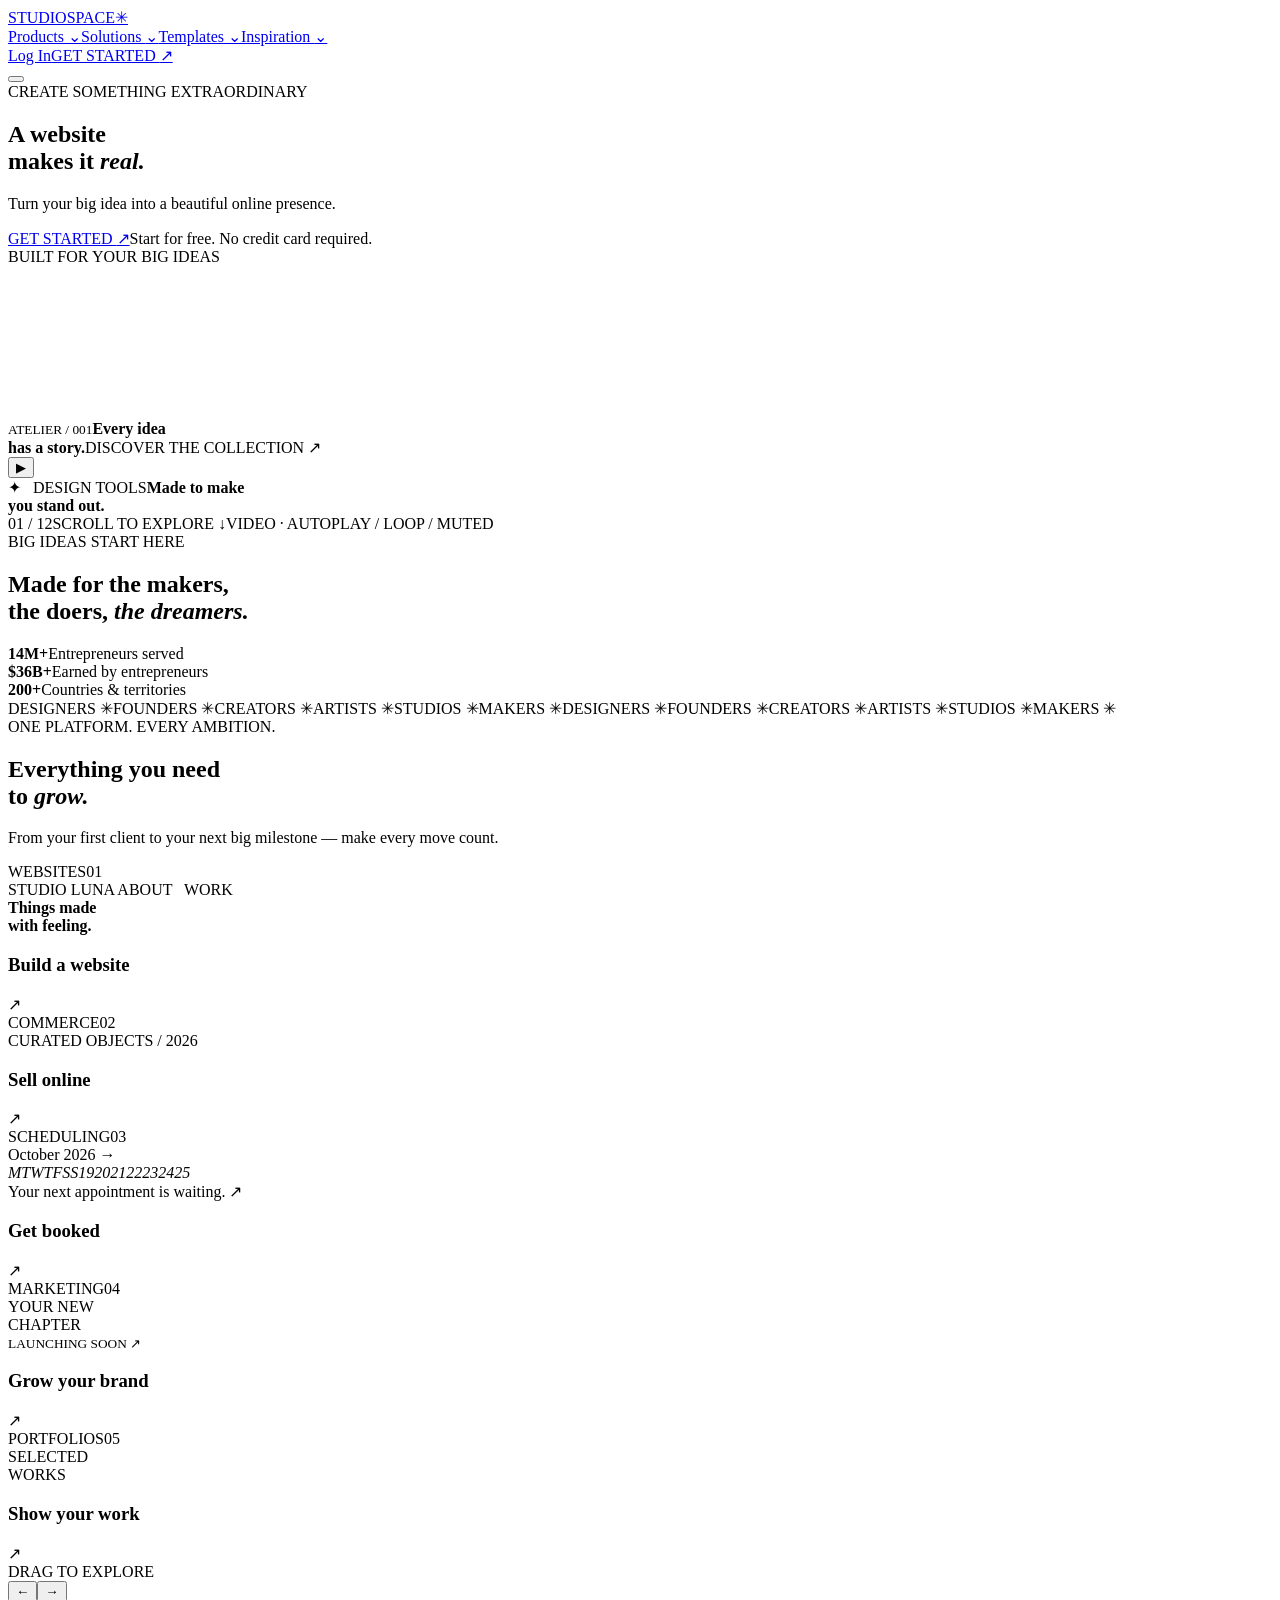
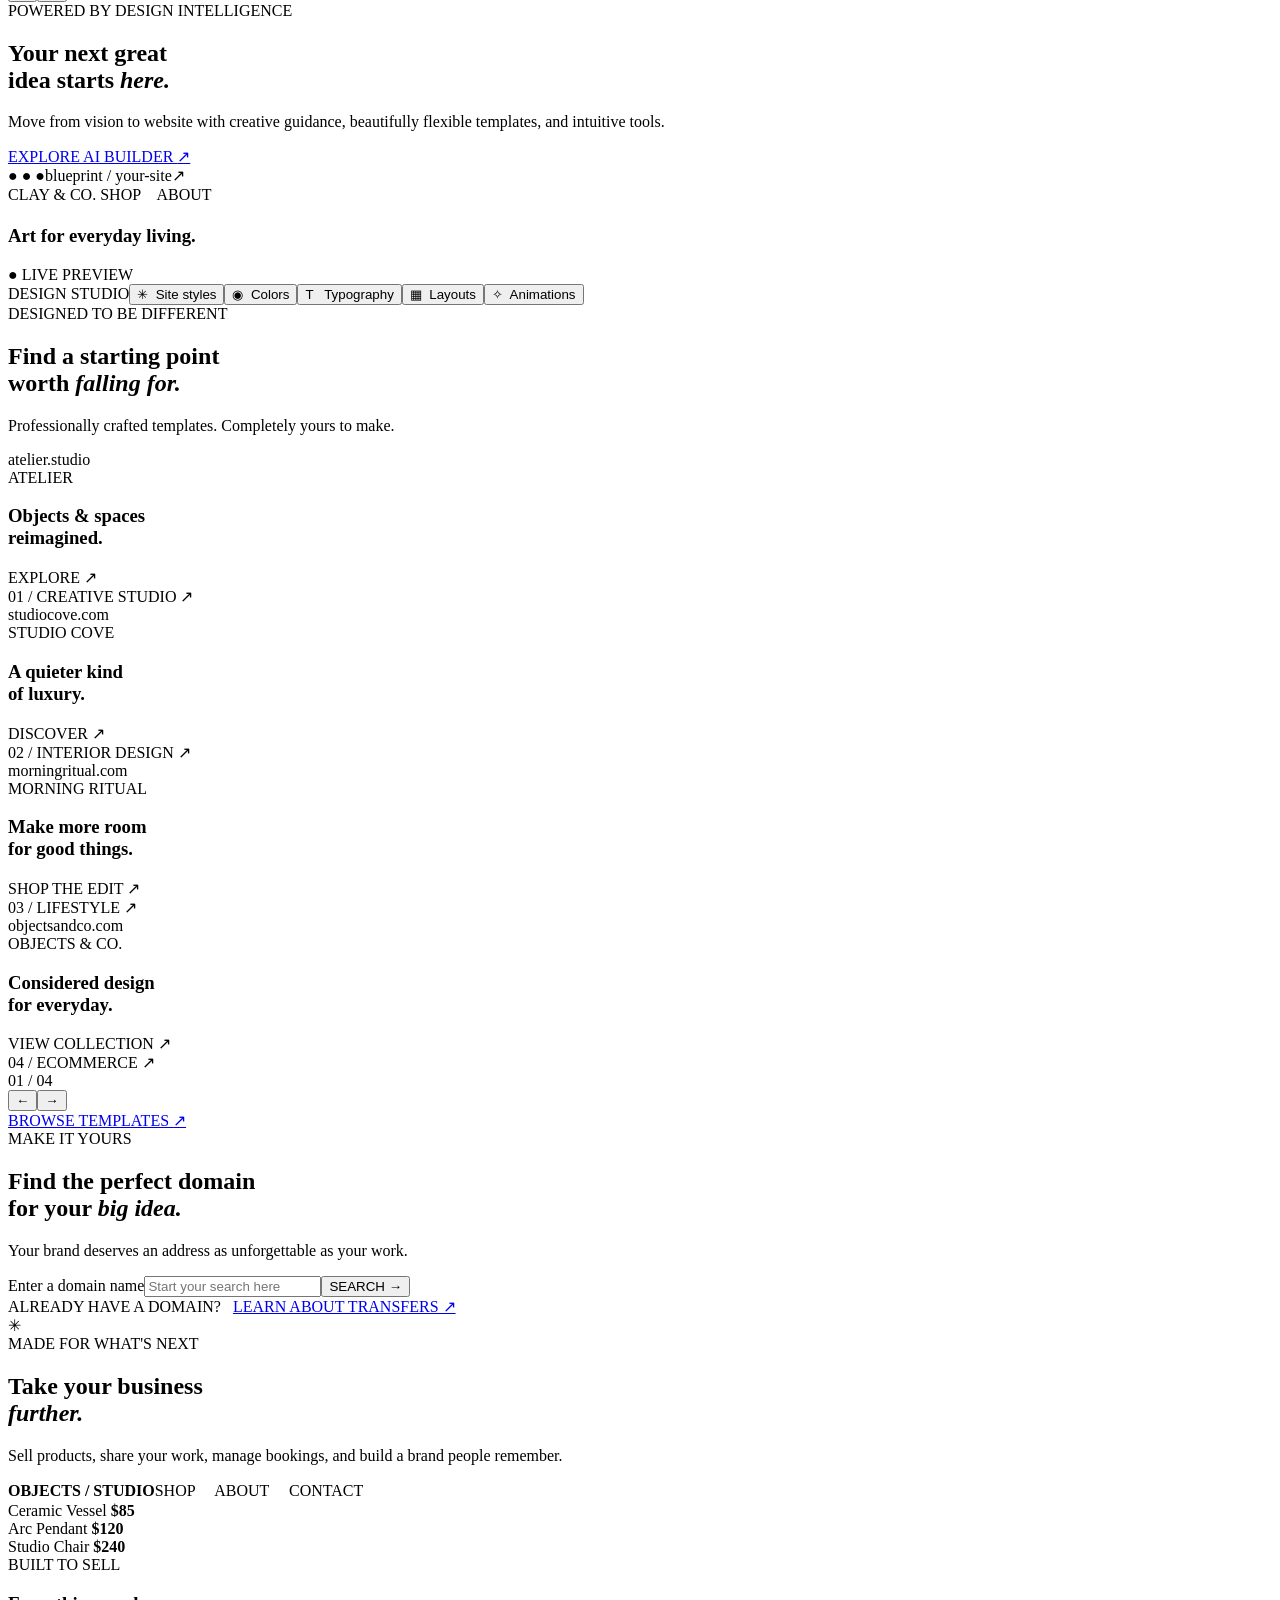
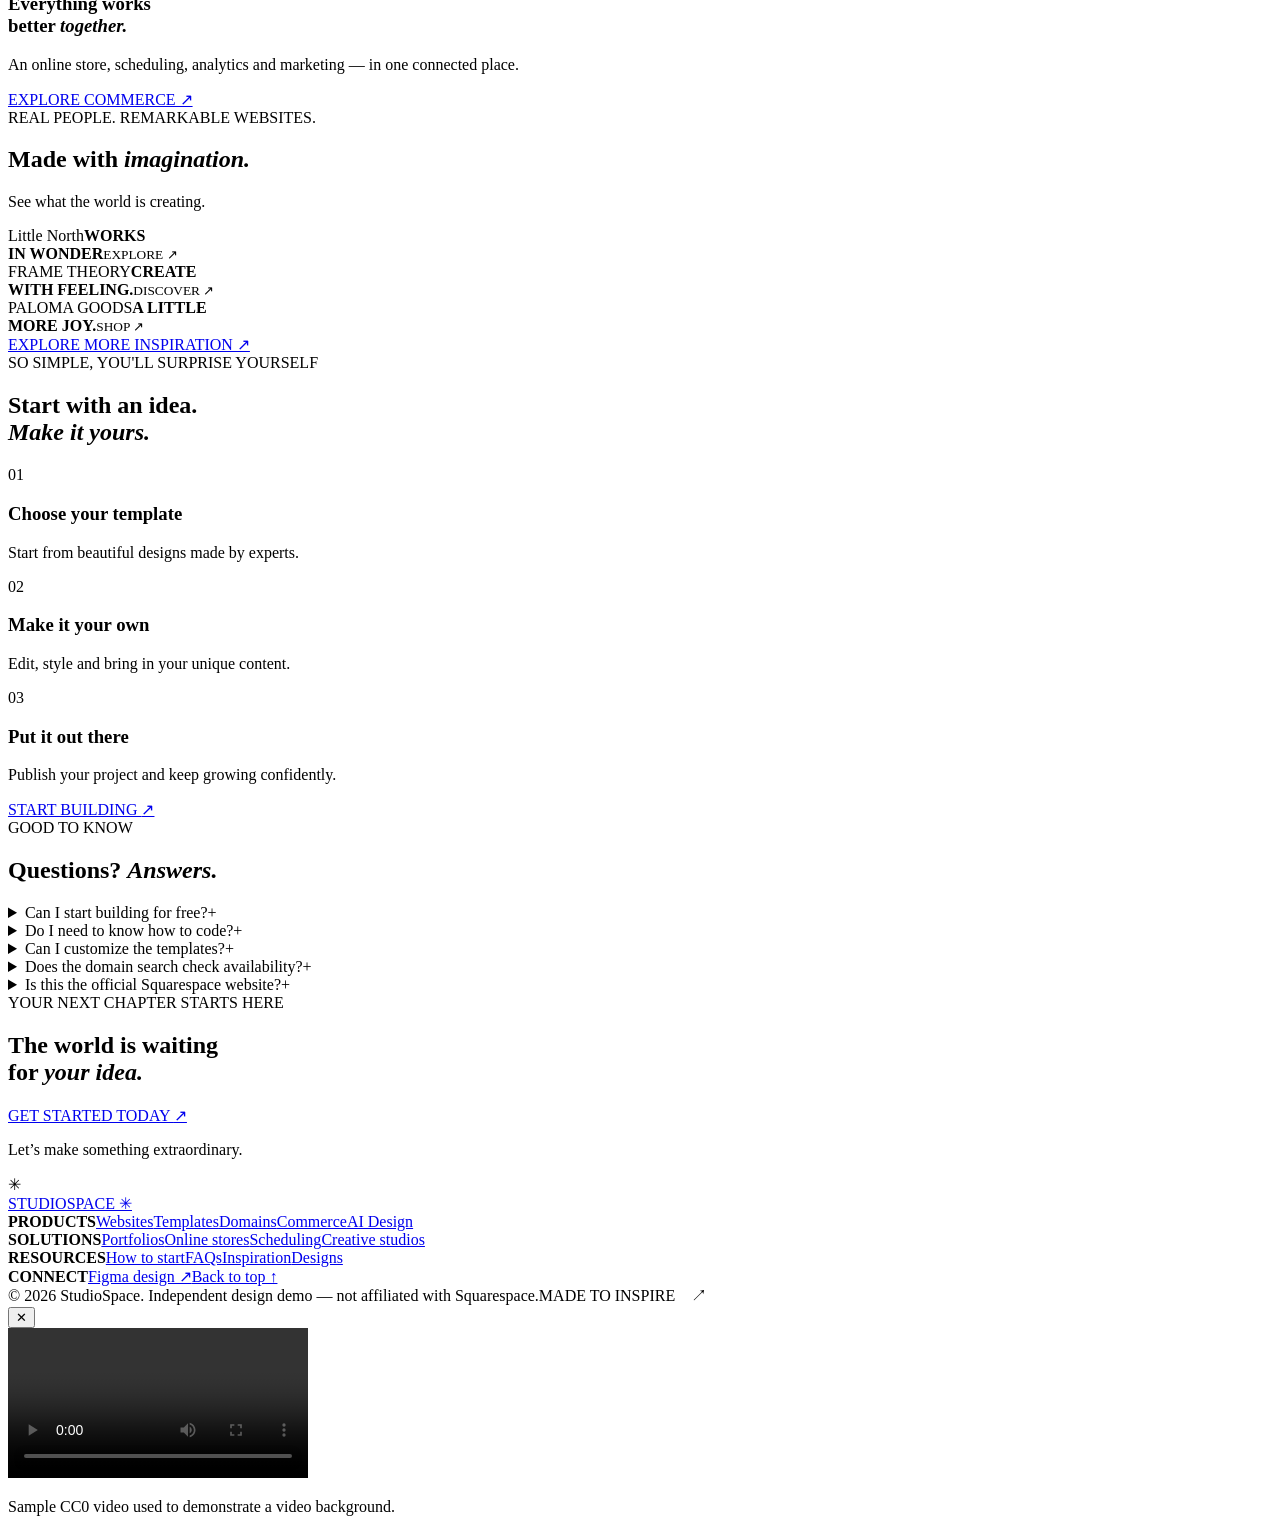
==== index.html @ 23f2763a "feat: add StudioSpace landing page markup" ====
<!DOCTYPE html>
<html lang="en">
<head>
<meta charset="UTF-8" />
<meta name="viewport" content="width=device-width, initial-scale=1.0" />
<meta name="theme-color" content="#241c27" />
<meta name="description" content="An immersive, animated landing page inspired by contemporary creative website builders." />
<title>StudioSpace — Make it real</title>
<link rel="preconnect" href="https://fonts.googleapis.com" />
<link rel="preconnect" href="https://fonts.gstatic.com" crossorigin />
<link href="https://fonts.googleapis.com/css2?family=DM+Sans:wght@400;500;600;700&family=Manrope:wght@400;500;600;700;800&display=swap" rel="stylesheet" />
<link rel="stylesheet" href="styles.css" />
<script src="script.js" defer></script>
</head>
<body>
<div class="progress" aria-hidden="true"></div>
<header class="navbar" id="top">
 <a class="brand" href="#top" aria-label="StudioSpace homepage">STUDIOSPACE<span class="brand-icon">✳</span></a>
 <nav class="navlinks" aria-label="Main navigation"><a href="#solutions">Products <span>⌄</span></a><a href="#ai">Solutions <span>⌄</span></a><a href="#templates">Templates <span>⌄</span></a><a href="#inspiration">Inspiration <span>⌄</span></a></nav>
 <div class="nav-actions"><a class="signin" href="#faq">Log In</a><a class="button button-light button-nav" href="#domain">GET STARTED <span>↗</span></a></div>
 <button class="menu-toggle" aria-label="Open menu" aria-expanded="false"><span></span><span></span></button>
</header>
<main>
<section class="hero dark" aria-labelledby="hero-title">
 <div class="hero-noise" aria-hidden="true"></div>
 <div class="hero-copy"><span class="chip chip-lavender reveal">CREATE SOMETHING EXTRAORDINARY</span><h1 id="hero-title" class="reveal">A website<br />makes it <em>real.</em></h1><p class="reveal">Turn your big idea into a beautiful online presence.</p><div class="hero-ctas reveal"><a href="#templates" class="button button-light">GET STARTED <span>↗</span></a><span>Start for free. No credit card required.</span></div></div>
 <div class="hero-visual reveal" data-parallax="0.08">
   <div class="floating-label"><span class="live-dot"></span> BUILT FOR YOUR BIG IDEAS</div>
   <div class="hero-video-frame"><video class="hero-video" autoplay muted loop playsinline preload="metadata" poster=""><source src="https://interactive-examples.mdn.mozilla.net/media/cc0-videos/flower.mp4" type="video/mp4" /></video><div class="video-gradient"></div><div class="video-content"><small>ATELIER / 001</small><strong>Every idea<br>has a story.</strong><span>DISCOVER THE COLLECTION ↗</span></div><button class="video-play" type="button" aria-label="Open video preview">▶</button></div>
   <div class="floating-card"><span>✦ &nbsp; DESIGN TOOLS</span><strong>Made to make<br />you stand out.</strong><div class="fake-colors"><i></i><i></i><i></i><i></i></div></div>
 </div>
 <div class="hero-bottom"><span>01 / 12</span><span>SCROLL TO EXPLORE <b>↓</b></span><span class="sound-label">VIDEO · AUTOPLAY / LOOP / MUTED</span></div>
</section>
<section class="proof section-pad" aria-label="Our community"><div class="proof-top reveal"><span class="eyebrow">BIG IDEAS START HERE</span><h2>Made for the makers,<br />the doers, <em>the dreamers.</em></h2></div><div class="stats"><div class="stat reveal"><strong data-count="14" data-suffix="M+">14M+</strong><span>Entrepreneurs served</span></div><div class="stat reveal"><strong data-count="36" data-prefix="$" data-suffix="B+">$36B+</strong><span>Earned by entrepreneurs</span></div><div class="stat reveal"><strong data-count="200" data-suffix="+">200+</strong><span>Countries & territories</span></div></div><div class="ticker" aria-label="Creative industries"><div class="ticker-track" aria-hidden="true"><span>DESIGNERS ✳</span><span>FOUNDERS ✳</span><span>CREATORS ✳</span><span>ARTISTS ✳</span><span>STUDIOS ✳</span><span>MAKERS ✳</span><span>DESIGNERS ✳</span><span>FOUNDERS ✳</span><span>CREATORS ✳</span><span>ARTISTS ✳</span><span>STUDIOS ✳</span><span>MAKERS ✳</span></div></div></section>
<section class="solutions section-pad" id="solutions"><div class="section-top reveal"><div><span class="eyebrow">ONE PLATFORM. EVERY AMBITION.</span><h2>Everything you need<br />to <em>grow.</em></h2></div><p>From your first client to your next big milestone — make every move count.</p></div><div class="slider-wrap"><div class="card-track" id="solution-track" tabindex="0" aria-label="Scroll business solutions"><article class="solution-card card-one"><div class="card-cap"><span>WEBSITES</span><span>01</span></div><div class="solution-art art-website"><div class="art-browser"><div class="art-nav">STUDIO LUNA <span>ABOUT&nbsp;&nbsp; WORK</span></div><strong>Things made<br>with feeling.</strong><div class="art-orb"></div></div></div><div class="card-bottom"><h3>Build a website</h3><span>↗</span></div></article><article class="solution-card card-two"><div class="card-cap"><span>COMMERCE</span><span>02</span></div><div class="solution-art art-store"><div class="product product-vase"></div><div class="product product-ball"></div><div class="art-caption">CURATED OBJECTS / 2026</div></div><div class="card-bottom"><h3>Sell online</h3><span>↗</span></div></article><article class="solution-card card-three"><div class="card-cap"><span>SCHEDULING</span><span>03</span></div><div class="solution-art art-calendar"><div class="cal-inner"><div class="cal-title">October 2026 <span>→</span></div><div class="cal-grid"><i>M</i><i>T</i><i>W</i><i>T</i><i>F</i><i>S</i><i>S</i><i>19</i><i>20</i><i class="selected">21</i><i>22</i><i>23</i><i>24</i><i>25</i></div><div class="cal-confirm">Your next appointment is waiting. ↗</div></div></div><div class="card-bottom"><h3>Get booked</h3><span>↗</span></div></article><article class="solution-card card-four"><div class="card-cap"><span>MARKETING</span><span>04</span></div><div class="solution-art art-marketing"><span>YOUR NEW<br/>CHAPTER</span><div class="marketing-circle"></div><small>LAUNCHING SOON ↗</small></div><div class="card-bottom"><h3>Grow your brand</h3><span>↗</span></div></article><article class="solution-card card-five"><div class="card-cap"><span>PORTFOLIOS</span><span>05</span></div><div class="solution-art art-portfolio"><div class="portfolio-tile"></div><div class="portfolio-tile"></div><span>SELECTED<br>WORKS</span></div><div class="card-bottom"><h3>Show your work</h3><span>↗</span></div></article></div><div class="slider-bottom"><span>DRAG TO EXPLORE <span class="drag-line"></span></span><div class="slider-buttons"><button data-slider="solution-track" data-dir="-1" aria-label="Previous solution">←</button><button data-slider="solution-track" data-dir="1" aria-label="Next solution">→</button></div></div></div></section>
<section class="ai-section section-pad" id="ai"><div class="ai-copy reveal"><span class="eyebrow purple">POWERED BY DESIGN INTELLIGENCE</span><h2>Your next great<br />idea starts <em>here.</em></h2><p>Move from vision to website with creative guidance, beautifully flexible templates, and intuitive tools.</p><a href="#templates" class="button button-dark">EXPLORE AI BUILDER <span>↗</span></a></div><div class="ai-editor reveal"><div class="editor-toolbar"><span class="editor-dots">● ● ●</span><span>blueprint / your-site</span><span>↗</span></div><div class="editor-main"><div class="editor-canvas"><div class="preview-nav">CLAY & CO. <span>SHOP　ABOUT</span></div><h3>Art for everyday living.</h3><div class="preview-products"><div class="product product-vase"></div><div class="product product-ball"></div></div><span class="editor-preview-tag">● LIVE PREVIEW</span></div><aside class="editor-sidebar"><span>DESIGN STUDIO</span><button class="tool-item active">✳ &nbsp;Site styles</button><button class="tool-item">◉ &nbsp;Colors</button><button class="tool-item">T &nbsp; Typography</button><button class="tool-item">▦ &nbsp;Layouts</button><button class="tool-item">✧ &nbsp;Animations</button><div class="mini-swatches"><i></i><i></i><i></i></div></aside></div></div></section>
<section class="templates section-pad dark" id="templates"><div class="templates-intro reveal"><span class="eyebrow">DESIGNED TO BE DIFFERENT</span><h2>Find a starting point<br />worth <em>falling for.</em></h2><p>Professionally crafted templates. Completely yours to make.</p></div><div class="template-track" id="template-track" tabindex="0" aria-label="Scroll templates"><article class="template-card"><div class="template-browser"><i></i><i></i><i></i><span>atelier.studio</span></div><div class="template-content template-coral"><span>ATELIER</span><div class="template-photo coral-photo"><div class="vase"></div><div class="sun"></div></div><h3>Objects & spaces<br />reimagined.</h3><div class="thin-button">EXPLORE ↗</div></div><div class="template-caption">01 / CREATIVE STUDIO ↗</div></article><article class="template-card"><div class="template-browser"><i></i><i></i><i></i><span>studiocove.com</span></div><div class="template-content template-green"><span>STUDIO COVE</span><div class="template-photo green-photo"><div class="leaf leaf-one"></div><div class="leaf leaf-two"></div><div class="leaf leaf-three"></div></div><h3>A quieter kind<br />of luxury.</h3><div class="thin-button">DISCOVER ↗</div></div><div class="template-caption">02 / INTERIOR DESIGN ↗</div></article><article class="template-card"><div class="template-browser"><i></i><i></i><i></i><span>morningritual.com</span></div><div class="template-content template-lilac"><span>MORNING RITUAL</span><div class="template-photo lilac-photo"><div class="flower-center"></div><div class="flower-petal p1"></div><div class="flower-petal p2"></div><div class="flower-petal p3"></div><div class="flower-petal p4"></div></div><h3>Make more room<br />for good things.</h3><div class="thin-button">SHOP THE EDIT ↗</div></div><div class="template-caption">03 / LIFESTYLE ↗</div></article><article class="template-card"><div class="template-browser"><i></i><i></i><i></i><span>objectsandco.com</span></div><div class="template-content template-cream"><span>OBJECTS & CO.</span><div class="template-photo cream-photo"><div class="vase"></div></div><h3>Considered design<br />for everyday.</h3><div class="thin-button">VIEW COLLECTION ↗</div></div><div class="template-caption">04 / ECOMMERCE ↗</div></article></div><div class="slider-bottom template-controls"><span><span id="template-index">01</span> / 04 <span class="drag-line"></span></span><div class="slider-buttons"><button data-slider="template-track" data-dir="-1" aria-label="Previous template">←</button><button data-slider="template-track" data-dir="1" aria-label="Next template">→</button></div><a href="#inspiration" class="button button-light">BROWSE TEMPLATES <span>↗</span></a></div></section>
<section class="domain section-pad" id="domain"><span class="eyebrow reveal">MAKE IT YOURS</span><h2 class="reveal">Find the perfect domain<br />for your <em>big idea.</em></h2><p class="reveal">Your brand deserves an address as unforgettable as your work.</p><form class="domain-form" id="domain-form"><label class="sr-only" for="domain-input">Enter a domain name</label><input id="domain-input" type="text" placeholder="Start your search here" required autocomplete="off" maxlength="70" /><button class="button button-dark" type="submit">SEARCH <span>→</span></button></form><div class="domain-result" id="domain-result" role="status" aria-live="polite"></div><div class="domain-hint">ALREADY HAVE A DOMAIN? &nbsp; <a href="#faq">LEARN ABOUT TRANSFERS ↗</a></div><div class="domain-decoration" aria-hidden="true">✳</div></section>
<section class="commerce section-pad" id="commerce"><div class="section-top reveal"><div><span class="eyebrow">MADE FOR WHAT'S NEXT</span><h2>Take your business<br /><em>further.</em></h2></div><p>Sell products, share your work, manage bookings, and build a brand people remember.</p></div><div class="commerce-layout"><div class="storefront reveal"><div class="store-nav"><b>OBJECTS / STUDIO</b><span>SHOP　 ABOUT　 CONTACT</span></div><div class="store-products"><div class="store-product"><div class="store-img store-one"><div class="product product-vase"></div></div><span>Ceramic Vessel <b>$85</b></span></div><div class="store-product"><div class="store-img store-two"><div class="product product-ball"></div></div><span>Arc Pendant <b>$120</b></span></div><div class="store-product"><div class="store-img store-three"><div class="chair"></div></div><span>Studio Chair <b>$240</b></span></div></div></div><div class="commerce-cta reveal"><span class="eyebrow">BUILT TO SELL</span><h3>Everything works<br />better <em>together.</em></h3><p>An online store, scheduling, analytics and marketing — in one connected place.</p><a href="#how" class="text-link">EXPLORE COMMERCE ↗</a></div></div></section>
<section class="inspiration section-pad" id="inspiration"><span class="eyebrow reveal">REAL PEOPLE. REMARKABLE WEBSITES.</span><h2 class="reveal">Made with <em>imagination.</em></h2><p class="reveal">See what the world is creating.</p><div class="inspiration-grid"><article class="inspire-card inspire-one reveal"><span>Little North</span><strong>WORKS<br />IN WONDER</strong><small>EXPLORE ↗</small></article><article class="inspire-card inspire-two reveal"><span>FRAME THEORY</span><strong>CREATE<br />WITH FEELING.</strong><small>DISCOVER ↗</small></article><article class="inspire-card inspire-three reveal"><span>PALOMA GOODS</span><strong>A LITTLE<br />MORE JOY.</strong><small>SHOP ↗</small></article></div><a href="#templates" class="text-link dark-link">EXPLORE MORE INSPIRATION ↗</a></section>
<section class="how section-pad" id="how"><span class="eyebrow reveal">SO SIMPLE, YOU'LL SURPRISE YOURSELF</span><h2 class="reveal">Start with an idea.<br /><em>Make it yours.</em></h2><div class="steps"><article class="step reveal"><span>01</span><h3>Choose your template</h3><p>Start from beautiful designs made by experts.</p></article><article class="step reveal"><span>02</span><h3>Make it your own</h3><p>Edit, style and bring in your unique content.</p></article><article class="step reveal"><span>03</span><h3>Put it out there</h3><p>Publish your project and keep growing confidently.</p></article></div><a class="button button-dark" href="#templates">START BUILDING <span>↗</span></a></section>
<section class="faq section-pad" id="faq"><span class="eyebrow reveal">GOOD TO KNOW</span><h2 class="reveal">Questions? <em>Answers.</em></h2><div class="faq-list"><details><summary>Can I start building for free?<span>+</span></summary><p>Yes. This is a front-end demonstration of a creative website builder landing page. Explore the templates and interactions freely.</p></details><details><summary>Do I need to know how to code?<span>+</span></summary><p>Not to explore this design. The demo is built with plain HTML, CSS, and JavaScript, so developers can customize every part.</p></details><details><summary>Can I customize the templates?<span>+</span></summary><p>The visual templates and their colors are implemented with editable CSS components.</p></details><details><summary>Does the domain search check availability?<span>+</span></summary><p>No. The domain input is an interactive UI demo, not a registrar lookup. Connect a domain availability API to offer real results.</p></details><details><summary>Is this the official Squarespace website?<span>+</span></summary><p>No. This independent design exercise is inspired by modern website-builder homepages and is not affiliated with Squarespace.</p></details></div></section>
<section class="final-cta dark section-pad"><span class="eyebrow reveal">YOUR NEXT CHAPTER STARTS HERE</span><h2 class="reveal">The world is waiting<br />for <em>your idea.</em></h2><a href="#top" class="button button-light reveal">GET STARTED TODAY <span>↗</span></a><p>Let’s make something extraordinary.</p><div class="giant-asterisk" aria-hidden="true">✳</div></section>
</main>
<footer class="footer dark section-pad"><div class="footer-top"><a class="brand" href="#top">STUDIOSPACE ✳</a><div class="footer-columns"><div><strong>PRODUCTS</strong><a href="#solutions">Websites</a><a href="#templates">Templates</a><a href="#domain">Domains</a><a href="#commerce">Commerce</a><a href="#ai">AI Design</a></div><div><strong>SOLUTIONS</strong><a href="#inspiration">Portfolios</a><a href="#commerce">Online stores</a><a href="#solutions">Scheduling</a><a href="#ai">Creative studios</a></div><div><strong>RESOURCES</strong><a href="#how">How to start</a><a href="#faq">FAQs</a><a href="#inspiration">Inspiration</a><a href="#templates">Designs</a></div><div><strong>CONNECT</strong><a href="https://www.figma.com/design/5UBzjTrLWHkDQNiS8xXziH" target="_blank" rel="noopener noreferrer">Figma design ↗</a><a href="#top">Back to top ↑</a></div></div></div><div class="footer-bottom"><span>© 2026 StudioSpace. Independent design demo — not affiliated with Squarespace.</span><span>MADE TO INSPIRE　↗</span></div></footer>
<div class="video-modal" id="video-modal" role="dialog" aria-modal="true" aria-label="Video preview" aria-hidden="true"><button class="modal-close" aria-label="Close video">✕</button><div class="modal-inner"><video id="modal-video" controls playsinline loop><source src="https://interactive-examples.mdn.mozilla.net/media/cc0-videos/flower.mp4" type="video/mp4" /></video><p>Sample CC0 video used to demonstrate a video background.</p></div></div>
</body></html>
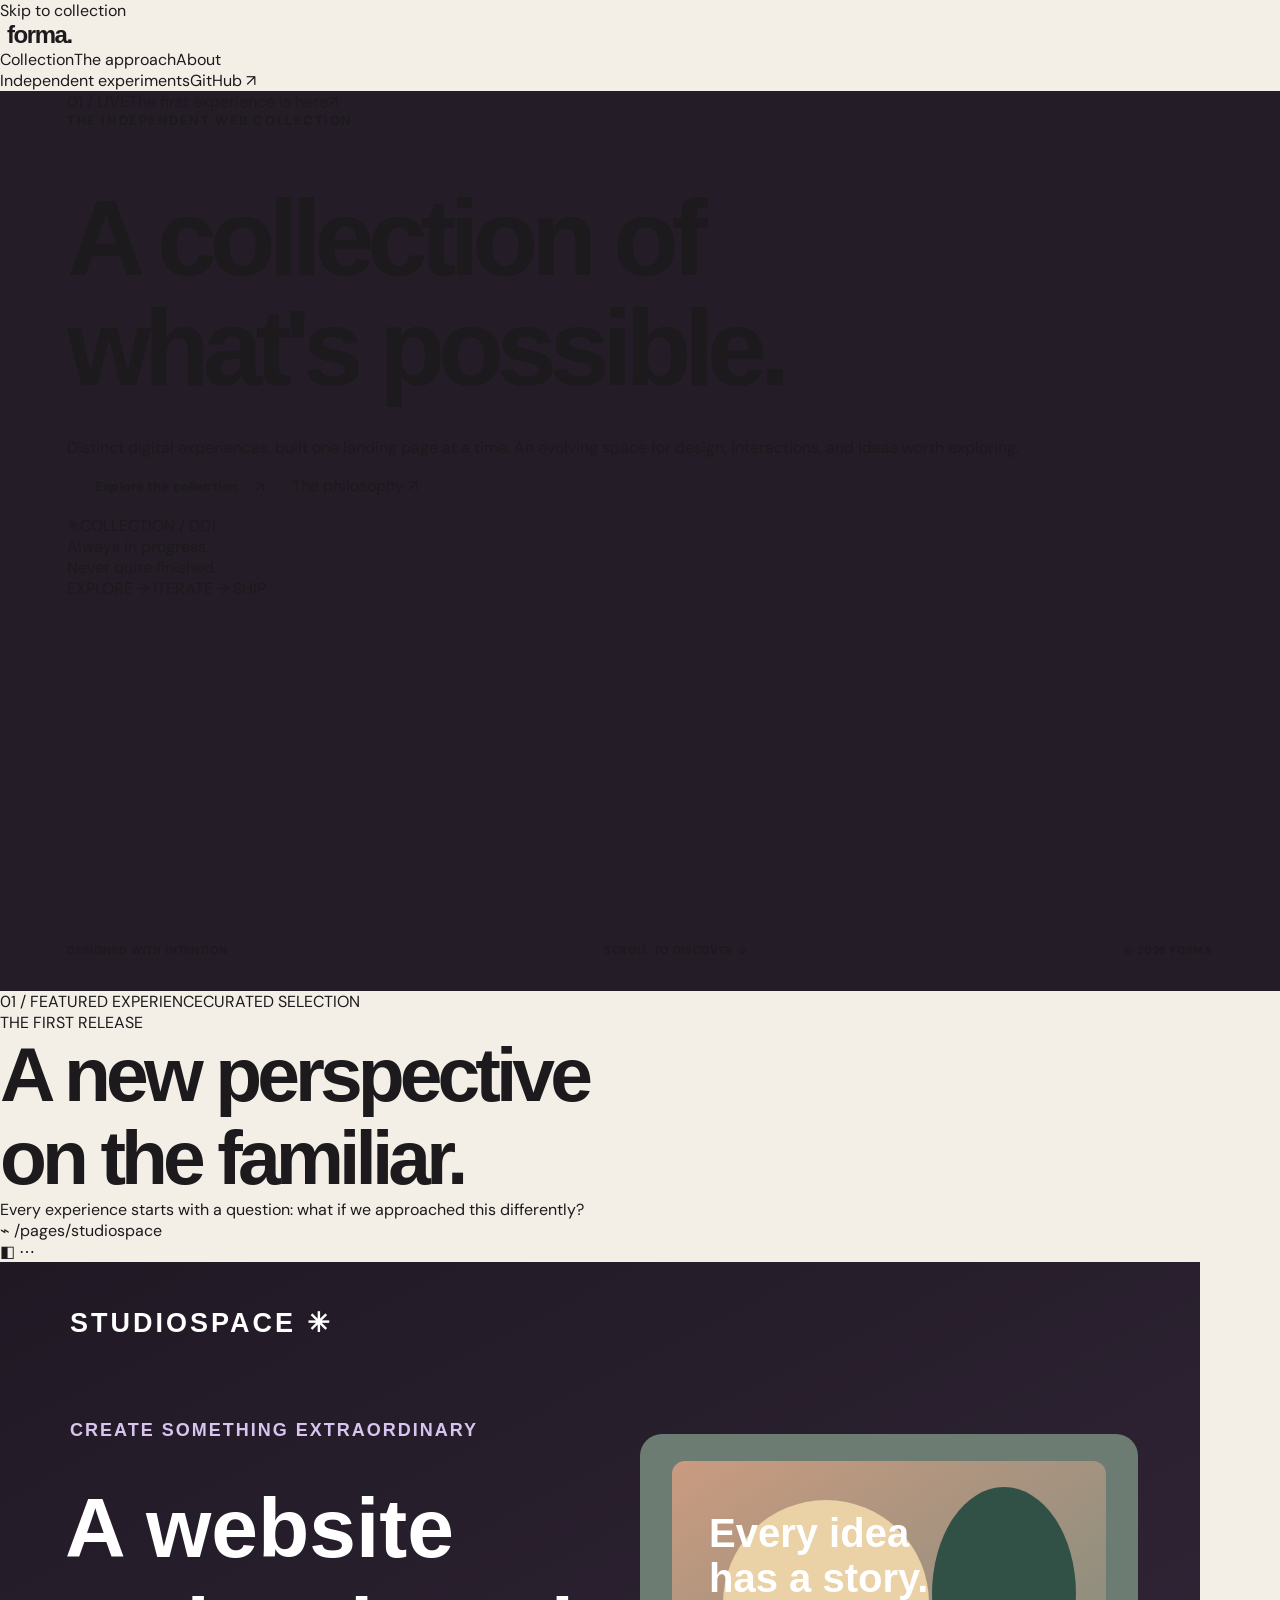
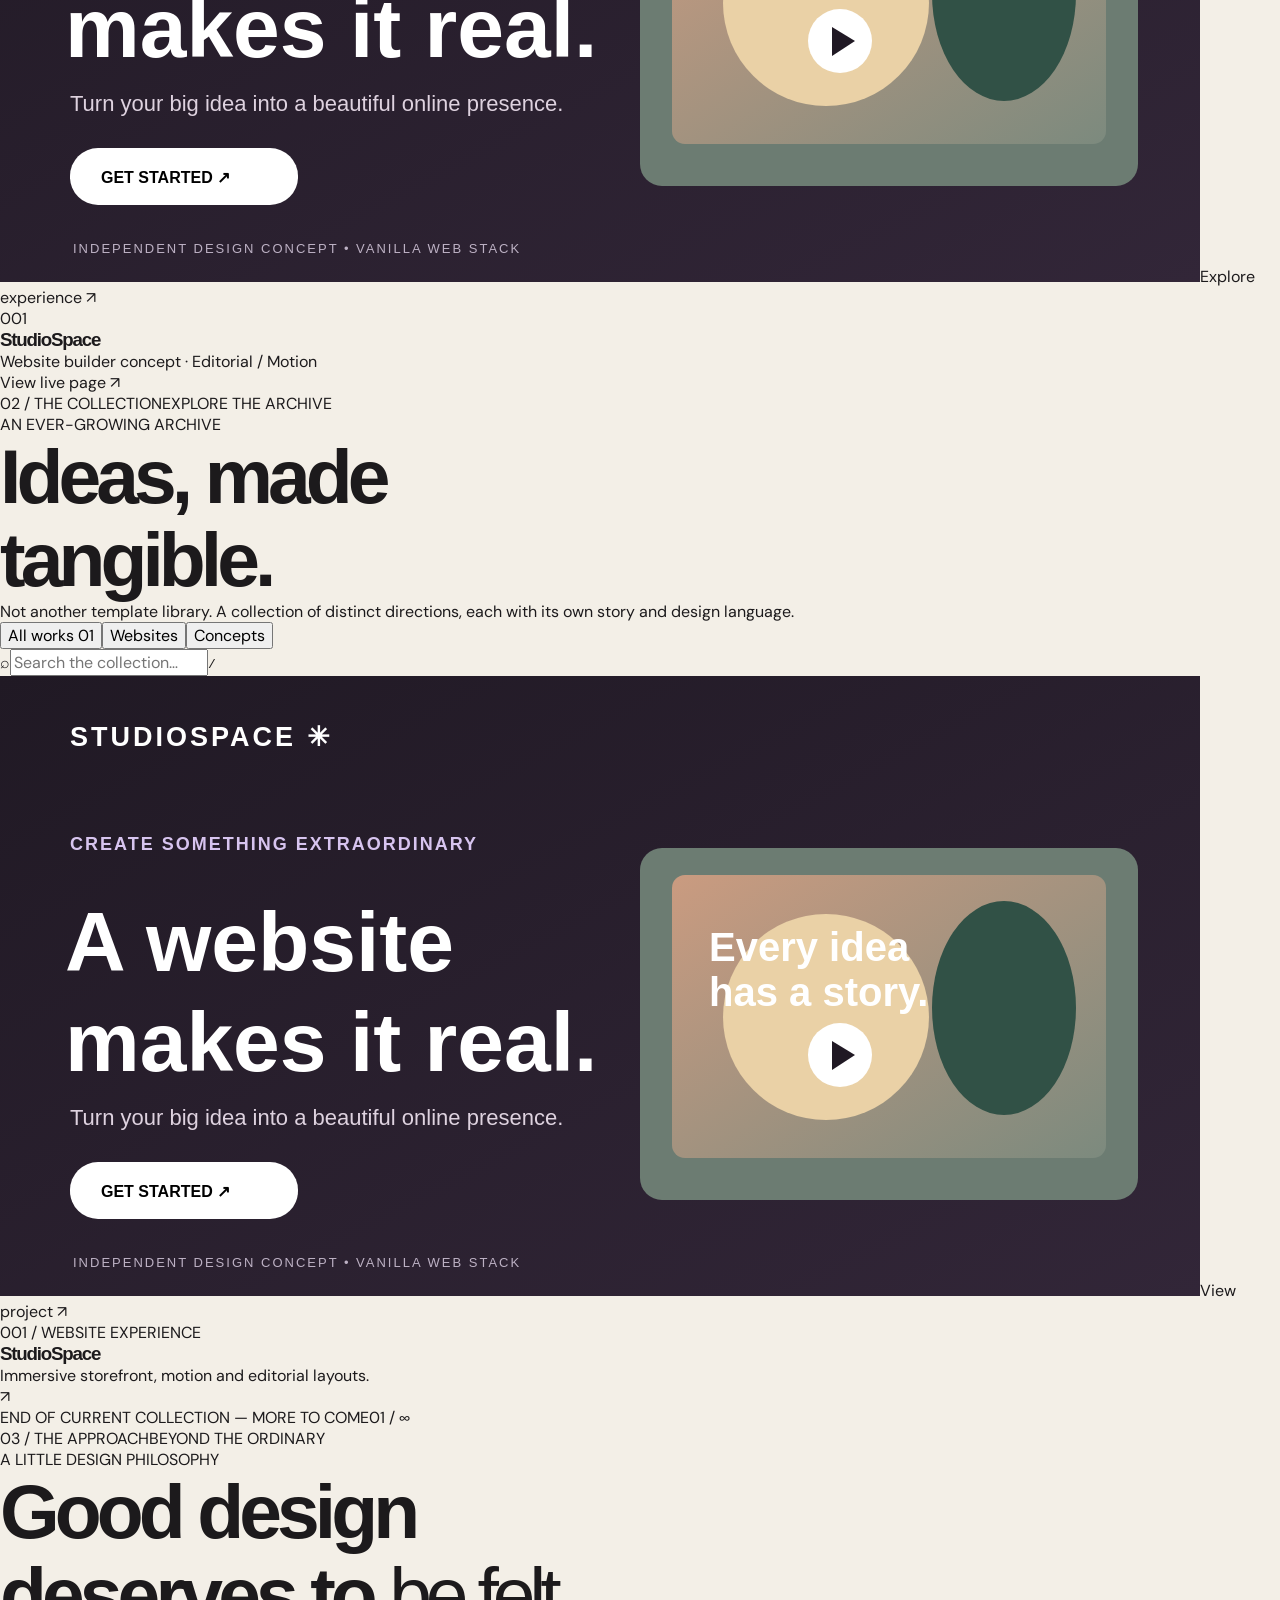
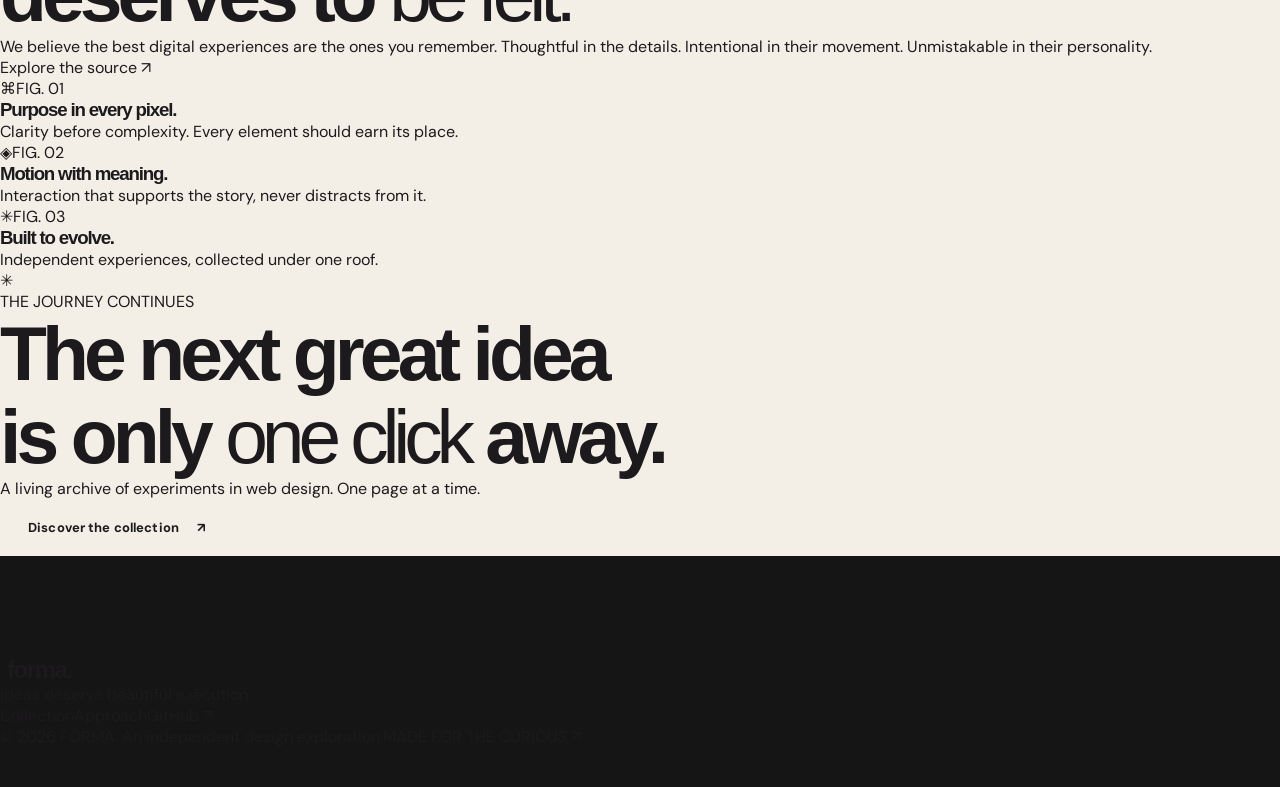
==== commit 4b11f692: "feat: introduce Linear-inspired landing page collection homepage" ====
--- a/index.html
+++ b/index.html
@@ -1,47 +1,84 @@
-<!DOCTYPE html>
+<!doctype html>
 <html lang="en">
 <head>
-<meta charset="UTF-8" />
-<meta name="viewport" content="width=device-width, initial-scale=1.0" />
-<meta name="theme-color" content="#241c27" />
-<meta name="description" content="An immersive, animated landing page inspired by contemporary creative website builders." />
-<title>StudioSpace — Make it real</title>
-<link rel="preconnect" href="https://fonts.googleapis.com" />
-<link rel="preconnect" href="https://fonts.gstatic.com" crossorigin />
-<link href="https://fonts.googleapis.com/css2?family=DM+Sans:wght@400;500;600;700&family=Manrope:wght@400;500;600;700;800&display=swap" rel="stylesheet" />
-<link rel="stylesheet" href="styles.css" />
-<script src="script.js" defer></script>
+  <meta charset="utf-8">
+  <meta name="viewport" content="width=device-width, initial-scale=1">
+  <meta name="theme-color" content="#08090c">
+  <meta name="description" content="A curated collection of experimental, beautifully crafted landing pages. Explore live websites, motion, and interaction concepts.">
+  <meta property="og:title" content="FORMA — A collection of landing pages">
+  <meta property="og:description" content="Independent landing pages, built to explore what the modern web can feel like.">
+  <meta property="og:type" content="website">
+  <meta property="og:image" content="https://studiospace-landing.pages.dev/assets/preview.svg">
+  <title>FORMA — The landing page collection</title>
+  <link rel="preconnect" href="https://fonts.googleapis.com">
+  <link rel="preconnect" href="https://fonts.gstatic.com" crossorigin>
+  <link href="https://fonts.googleapis.com/css2?family=DM+Sans:wght@400;500;600;700&family=Inter:wght@400;450;500;550;600;650;700;800&display=swap" rel="stylesheet">
+  <link rel="icon" href="/assets/favicon.svg" type="image/svg+xml">
+  <link rel="stylesheet" href="./styles.css">
+  <script src="./script.js" defer></script>
 </head>
 <body>
-<div class="progress" aria-hidden="true"></div>
-<header class="navbar" id="top">
- <a class="brand" href="#top" aria-label="StudioSpace homepage">STUDIOSPACE<span class="brand-icon">✳</span></a>
- <nav class="navlinks" aria-label="Main navigation"><a href="#solutions">Products <span>⌄</span></a><a href="#ai">Solutions <span>⌄</span></a><a href="#templates">Templates <span>⌄</span></a><a href="#inspiration">Inspiration <span>⌄</span></a></nav>
- <div class="nav-actions"><a class="signin" href="#faq">Log In</a><a class="button button-light button-nav" href="#domain">GET STARTED <span>↗</span></a></div>
- <button class="menu-toggle" aria-label="Open menu" aria-expanded="false"><span></span><span></span></button>
-</header>
-<main>
-<section class="hero dark" aria-labelledby="hero-title">
- <div class="hero-noise" aria-hidden="true"></div>
- <div class="hero-copy"><span class="chip chip-lavender reveal">CREATE SOMETHING EXTRAORDINARY</span><h1 id="hero-title" class="reveal">A website<br />makes it <em>real.</em></h1><p class="reveal">Turn your big idea into a beautiful online presence.</p><div class="hero-ctas reveal"><a href="#templates" class="button button-light">GET STARTED <span>↗</span></a><span>Start for free. No credit card required.</span></div></div>
- <div class="hero-visual reveal" data-parallax="0.08">
-   <div class="floating-label"><span class="live-dot"></span> BUILT FOR YOUR BIG IDEAS</div>
-   <div class="hero-video-frame"><video class="hero-video" autoplay muted loop playsinline preload="metadata" poster=""><source src="https://interactive-examples.mdn.mozilla.net/media/cc0-videos/flower.mp4" type="video/mp4" /></video><div class="video-gradient"></div><div class="video-content"><small>ATELIER / 001</small><strong>Every idea<br>has a story.</strong><span>DISCOVER THE COLLECTION ↗</span></div><button class="video-play" type="button" aria-label="Open video preview">▶</button></div>
-   <div class="floating-card"><span>✦ &nbsp; DESIGN TOOLS</span><strong>Made to make<br />you stand out.</strong><div class="fake-colors"><i></i><i></i><i></i><i></i></div></div>
- </div>
- <div class="hero-bottom"><span>01 / 12</span><span>SCROLL TO EXPLORE <b>↓</b></span><span class="sound-label">VIDEO · AUTOPLAY / LOOP / MUTED</span></div>
-</section>
-<section class="proof section-pad" aria-label="Our community"><div class="proof-top reveal"><span class="eyebrow">BIG IDEAS START HERE</span><h2>Made for the makers,<br />the doers, <em>the dreamers.</em></h2></div><div class="stats"><div class="stat reveal"><strong data-count="14" data-suffix="M+">14M+</strong><span>Entrepreneurs served</span></div><div class="stat reveal"><strong data-count="36" data-prefix="$" data-suffix="B+">$36B+</strong><span>Earned by entrepreneurs</span></div><div class="stat reveal"><strong data-count="200" data-suffix="+">200+</strong><span>Countries & territories</span></div></div><div class="ticker" aria-label="Creative industries"><div class="ticker-track" aria-hidden="true"><span>DESIGNERS ✳</span><span>FOUNDERS ✳</span><span>CREATORS ✳</span><span>ARTISTS ✳</span><span>STUDIOS ✳</span><span>MAKERS ✳</span><span>DESIGNERS ✳</span><span>FOUNDERS ✳</span><span>CREATORS ✳</span><span>ARTISTS ✳</span><span>STUDIOS ✳</span><span>MAKERS ✳</span></div></div></section>
-<section class="solutions section-pad" id="solutions"><div class="section-top reveal"><div><span class="eyebrow">ONE PLATFORM. EVERY AMBITION.</span><h2>Everything you need<br />to <em>grow.</em></h2></div><p>From your first client to your next big milestone — make every move count.</p></div><div class="slider-wrap"><div class="card-track" id="solution-track" tabindex="0" aria-label="Scroll business solutions"><article class="solution-card card-one"><div class="card-cap"><span>WEBSITES</span><span>01</span></div><div class="solution-art art-website"><div class="art-browser"><div class="art-nav">STUDIO LUNA <span>ABOUT&nbsp;&nbsp; WORK</span></div><strong>Things made<br>with feeling.</strong><div class="art-orb"></div></div></div><div class="card-bottom"><h3>Build a website</h3><span>↗</span></div></article><article class="solution-card card-two"><div class="card-cap"><span>COMMERCE</span><span>02</span></div><div class="solution-art art-store"><div class="product product-vase"></div><div class="product product-ball"></div><div class="art-caption">CURATED OBJECTS / 2026</div></div><div class="card-bottom"><h3>Sell online</h3><span>↗</span></div></article><article class="solution-card card-three"><div class="card-cap"><span>SCHEDULING</span><span>03</span></div><div class="solution-art art-calendar"><div class="cal-inner"><div class="cal-title">October 2026 <span>→</span></div><div class="cal-grid"><i>M</i><i>T</i><i>W</i><i>T</i><i>F</i><i>S</i><i>S</i><i>19</i><i>20</i><i class="selected">21</i><i>22</i><i>23</i><i>24</i><i>25</i></div><div class="cal-confirm">Your next appointment is waiting. ↗</div></div></div><div class="card-bottom"><h3>Get booked</h3><span>↗</span></div></article><article class="solution-card card-four"><div class="card-cap"><span>MARKETING</span><span>04</span></div><div class="solution-art art-marketing"><span>YOUR NEW<br/>CHAPTER</span><div class="marketing-circle"></div><small>LAUNCHING SOON ↗</small></div><div class="card-bottom"><h3>Grow your brand</h3><span>↗</span></div></article><article class="solution-card card-five"><div class="card-cap"><span>PORTFOLIOS</span><span>05</span></div><div class="solution-art art-portfolio"><div class="portfolio-tile"></div><div class="portfolio-tile"></div><span>SELECTED<br>WORKS</span></div><div class="card-bottom"><h3>Show your work</h3><span>↗</span></div></article></div><div class="slider-bottom"><span>DRAG TO EXPLORE <span class="drag-line"></span></span><div class="slider-buttons"><button data-slider="solution-track" data-dir="-1" aria-label="Previous solution">←</button><button data-slider="solution-track" data-dir="1" aria-label="Next solution">→</button></div></div></div></section>
-<section class="ai-section section-pad" id="ai"><div class="ai-copy reveal"><span class="eyebrow purple">POWERED BY DESIGN INTELLIGENCE</span><h2>Your next great<br />idea starts <em>here.</em></h2><p>Move from vision to website with creative guidance, beautifully flexible templates, and intuitive tools.</p><a href="#templates" class="button button-dark">EXPLORE AI BUILDER <span>↗</span></a></div><div class="ai-editor reveal"><div class="editor-toolbar"><span class="editor-dots">● ● ●</span><span>blueprint / your-site</span><span>↗</span></div><div class="editor-main"><div class="editor-canvas"><div class="preview-nav">CLAY & CO. <span>SHOP　ABOUT</span></div><h3>Art for everyday living.</h3><div class="preview-products"><div class="product product-vase"></div><div class="product product-ball"></div></div><span class="editor-preview-tag">● LIVE PREVIEW</span></div><aside class="editor-sidebar"><span>DESIGN STUDIO</span><button class="tool-item active">✳ &nbsp;Site styles</button><button class="tool-item">◉ &nbsp;Colors</button><button class="tool-item">T &nbsp; Typography</button><button class="tool-item">▦ &nbsp;Layouts</button><button class="tool-item">✧ &nbsp;Animations</button><div class="mini-swatches"><i></i><i></i><i></i></div></aside></div></div></section>
-<section class="templates section-pad dark" id="templates"><div class="templates-intro reveal"><span class="eyebrow">DESIGNED TO BE DIFFERENT</span><h2>Find a starting point<br />worth <em>falling for.</em></h2><p>Professionally crafted templates. Completely yours to make.</p></div><div class="template-track" id="template-track" tabindex="0" aria-label="Scroll templates"><article class="template-card"><div class="template-browser"><i></i><i></i><i></i><span>atelier.studio</span></div><div class="template-content template-coral"><span>ATELIER</span><div class="template-photo coral-photo"><div class="vase"></div><div class="sun"></div></div><h3>Objects & spaces<br />reimagined.</h3><div class="thin-button">EXPLORE ↗</div></div><div class="template-caption">01 / CREATIVE STUDIO ↗</div></article><article class="template-card"><div class="template-browser"><i></i><i></i><i></i><span>studiocove.com</span></div><div class="template-content template-green"><span>STUDIO COVE</span><div class="template-photo green-photo"><div class="leaf leaf-one"></div><div class="leaf leaf-two"></div><div class="leaf leaf-three"></div></div><h3>A quieter kind<br />of luxury.</h3><div class="thin-button">DISCOVER ↗</div></div><div class="template-caption">02 / INTERIOR DESIGN ↗</div></article><article class="template-card"><div class="template-browser"><i></i><i></i><i></i><span>morningritual.com</span></div><div class="template-content template-lilac"><span>MORNING RITUAL</span><div class="template-photo lilac-photo"><div class="flower-center"></div><div class="flower-petal p1"></div><div class="flower-petal p2"></div><div class="flower-petal p3"></div><div class="flower-petal p4"></div></div><h3>Make more room<br />for good things.</h3><div class="thin-button">SHOP THE EDIT ↗</div></div><div class="template-caption">03 / LIFESTYLE ↗</div></article><article class="template-card"><div class="template-browser"><i></i><i></i><i></i><span>objectsandco.com</span></div><div class="template-content template-cream"><span>OBJECTS & CO.</span><div class="template-photo cream-photo"><div class="vase"></div></div><h3>Considered design<br />for everyday.</h3><div class="thin-button">VIEW COLLECTION ↗</div></div><div class="template-caption">04 / ECOMMERCE ↗</div></article></div><div class="slider-bottom template-controls"><span><span id="template-index">01</span> / 04 <span class="drag-line"></span></span><div class="slider-buttons"><button data-slider="template-track" data-dir="-1" aria-label="Previous template">←</button><button data-slider="template-track" data-dir="1" aria-label="Next template">→</button></div><a href="#inspiration" class="button button-light">BROWSE TEMPLATES <span>↗</span></a></div></section>
-<section class="domain section-pad" id="domain"><span class="eyebrow reveal">MAKE IT YOURS</span><h2 class="reveal">Find the perfect domain<br />for your <em>big idea.</em></h2><p class="reveal">Your brand deserves an address as unforgettable as your work.</p><form class="domain-form" id="domain-form"><label class="sr-only" for="domain-input">Enter a domain name</label><input id="domain-input" type="text" placeholder="Start your search here" required autocomplete="off" maxlength="70" /><button class="button button-dark" type="submit">SEARCH <span>→</span></button></form><div class="domain-result" id="domain-result" role="status" aria-live="polite"></div><div class="domain-hint">ALREADY HAVE A DOMAIN? &nbsp; <a href="#faq">LEARN ABOUT TRANSFERS ↗</a></div><div class="domain-decoration" aria-hidden="true">✳</div></section>
-<section class="commerce section-pad" id="commerce"><div class="section-top reveal"><div><span class="eyebrow">MADE FOR WHAT'S NEXT</span><h2>Take your business<br /><em>further.</em></h2></div><p>Sell products, share your work, manage bookings, and build a brand people remember.</p></div><div class="commerce-layout"><div class="storefront reveal"><div class="store-nav"><b>OBJECTS / STUDIO</b><span>SHOP　 ABOUT　 CONTACT</span></div><div class="store-products"><div class="store-product"><div class="store-img store-one"><div class="product product-vase"></div></div><span>Ceramic Vessel <b>$85</b></span></div><div class="store-product"><div class="store-img store-two"><div class="product product-ball"></div></div><span>Arc Pendant <b>$120</b></span></div><div class="store-product"><div class="store-img store-three"><div class="chair"></div></div><span>Studio Chair <b>$240</b></span></div></div></div><div class="commerce-cta reveal"><span class="eyebrow">BUILT TO SELL</span><h3>Everything works<br />better <em>together.</em></h3><p>An online store, scheduling, analytics and marketing — in one connected place.</p><a href="#how" class="text-link">EXPLORE COMMERCE ↗</a></div></div></section>
-<section class="inspiration section-pad" id="inspiration"><span class="eyebrow reveal">REAL PEOPLE. REMARKABLE WEBSITES.</span><h2 class="reveal">Made with <em>imagination.</em></h2><p class="reveal">See what the world is creating.</p><div class="inspiration-grid"><article class="inspire-card inspire-one reveal"><span>Little North</span><strong>WORKS<br />IN WONDER</strong><small>EXPLORE ↗</small></article><article class="inspire-card inspire-two reveal"><span>FRAME THEORY</span><strong>CREATE<br />WITH FEELING.</strong><small>DISCOVER ↗</small></article><article class="inspire-card inspire-three reveal"><span>PALOMA GOODS</span><strong>A LITTLE<br />MORE JOY.</strong><small>SHOP ↗</small></article></div><a href="#templates" class="text-link dark-link">EXPLORE MORE INSPIRATION ↗</a></section>
-<section class="how section-pad" id="how"><span class="eyebrow reveal">SO SIMPLE, YOU'LL SURPRISE YOURSELF</span><h2 class="reveal">Start with an idea.<br /><em>Make it yours.</em></h2><div class="steps"><article class="step reveal"><span>01</span><h3>Choose your template</h3><p>Start from beautiful designs made by experts.</p></article><article class="step reveal"><span>02</span><h3>Make it your own</h3><p>Edit, style and bring in your unique content.</p></article><article class="step reveal"><span>03</span><h3>Put it out there</h3><p>Publish your project and keep growing confidently.</p></article></div><a class="button button-dark" href="#templates">START BUILDING <span>↗</span></a></section>
-<section class="faq section-pad" id="faq"><span class="eyebrow reveal">GOOD TO KNOW</span><h2 class="reveal">Questions? <em>Answers.</em></h2><div class="faq-list"><details><summary>Can I start building for free?<span>+</span></summary><p>Yes. This is a front-end demonstration of a creative website builder landing page. Explore the templates and interactions freely.</p></details><details><summary>Do I need to know how to code?<span>+</span></summary><p>Not to explore this design. The demo is built with plain HTML, CSS, and JavaScript, so developers can customize every part.</p></details><details><summary>Can I customize the templates?<span>+</span></summary><p>The visual templates and their colors are implemented with editable CSS components.</p></details><details><summary>Does the domain search check availability?<span>+</span></summary><p>No. The domain input is an interactive UI demo, not a registrar lookup. Connect a domain availability API to offer real results.</p></details><details><summary>Is this the official Squarespace website?<span>+</span></summary><p>No. This independent design exercise is inspired by modern website-builder homepages and is not affiliated with Squarespace.</p></details></div></section>
-<section class="final-cta dark section-pad"><span class="eyebrow reveal">YOUR NEXT CHAPTER STARTS HERE</span><h2 class="reveal">The world is waiting<br />for <em>your idea.</em></h2><a href="#top" class="button button-light reveal">GET STARTED TODAY <span>↗</span></a><p>Let’s make something extraordinary.</p><div class="giant-asterisk" aria-hidden="true">✳</div></section>
-</main>
-<footer class="footer dark section-pad"><div class="footer-top"><a class="brand" href="#top">STUDIOSPACE ✳</a><div class="footer-columns"><div><strong>PRODUCTS</strong><a href="#solutions">Websites</a><a href="#templates">Templates</a><a href="#domain">Domains</a><a href="#commerce">Commerce</a><a href="#ai">AI Design</a></div><div><strong>SOLUTIONS</strong><a href="#inspiration">Portfolios</a><a href="#commerce">Online stores</a><a href="#solutions">Scheduling</a><a href="#ai">Creative studios</a></div><div><strong>RESOURCES</strong><a href="#how">How to start</a><a href="#faq">FAQs</a><a href="#inspiration">Inspiration</a><a href="#templates">Designs</a></div><div><strong>CONNECT</strong><a href="https://www.figma.com/design/5UBzjTrLWHkDQNiS8xXziH" target="_blank" rel="noopener noreferrer">Figma design ↗</a><a href="#top">Back to top ↑</a></div></div></div><div class="footer-bottom"><span>© 2026 StudioSpace. Independent design demo — not affiliated with Squarespace.</span><span>MADE TO INSPIRE　↗</span></div></footer>
-<div class="video-modal" id="video-modal" role="dialog" aria-modal="true" aria-label="Video preview" aria-hidden="true"><button class="modal-close" aria-label="Close video">✕</button><div class="modal-inner"><video id="modal-video" controls playsinline loop><source src="https://interactive-examples.mdn.mozilla.net/media/cc0-videos/flower.mp4" type="video/mp4" /></video><p>Sample CC0 video used to demonstrate a video background.</p></div></div>
-</body></html>+  <a class="skip-link" href="#collection">Skip to collection</a>
+  <div class="page-glow" aria-hidden="true"></div>
+  <div class="top-hairline" aria-hidden="true"></div>
+  <header class="site-header" id="top">
+    <nav class="navigation shell" aria-label="Main navigation">
+      <a class="brand" href="#top" aria-label="FORMA home"><span class="brand-icon" aria-hidden="true"><span></span><span></span><span></span><span></span></span><span>forma<span class="brand-dot">.</span></span></a>
+      <div class="nav-links"><a href="#collection">Collection</a><a href="#approach">The approach</a><a href="#about">About</a></div>
+      <div class="nav-end"><span class="status"><span class="status-pulse"></span> Independent experiments</span><a class="nav-github" href="https://github.com/Hicha-m/landing-page" target="_blank" rel="noopener noreferrer">GitHub <span aria-hidden="true">↗</span></a></div>
+      <button class="menu-toggle" type="button" aria-label="Toggle navigation" aria-controls="mobile-nav" aria-expanded="false"><span></span><span></span></button>
+    </nav>
+    <div id="mobile-nav" class="mobile-nav" hidden><a href="#collection">Collection</a><a href="#approach">The approach</a><a href="#about">About</a><a href="https://github.com/Hicha-m/landing-page" target="_blank" rel="noopener noreferrer">GitHub ↗</a></div>
+  </header>
+
+  <main>
+    <section class="hero shell" aria-labelledby="hero-title">
+      <a class="announcement" href="#collection"><span class="announcement-new">01 / LIVE</span><span>The first experience is here</span><span class="announcement-arrow">↗</span></a>
+      <div class="hero-grid">
+        <div class="hero-main">
+          <p class="eyebrow"><span class="eyebrow-line"></span> THE INDEPENDENT WEB COLLECTION</p>
+          <h1 id="hero-title">A collection of<br><span class="gradient-text">what's possible<span class="period">.</span></span></h1>
+          <p class="hero-description">Distinct digital experiences, built one landing page at a time. An evolving space for design, interactions, and ideas worth exploring.</p>
+          <div class="hero-actions"><a class="button button-primary" href="#collection">Explore the collection <span>↗</span></a><a class="text-button" href="#approach">The philosophy <span>↗</span></a></div>
+        </div>
+        <div class="hero-aside" aria-label="Project status"><div class="hero-aside-top"><span class="crosshair" aria-hidden="true">✳</span><span>COLLECTION / 001</span></div><div class="orbit" aria-hidden="true"><div class="orbit-ring orbit-one"></div><div class="orbit-ring orbit-two"></div><span class="orbit-core"></span><i class="orbit-marker"></i></div><p>Always in progress.<br>Never quite finished.</p><span class="mono">EXPLORE → ITERATE → SHIP</span></div>
+      </div>
+      <div class="hero-bottom"><span><span class="micro-dot"></span> DESIGNED WITH INTENTION</span><span>SCROLL TO DISCOVER <span class="down-arrow">↓</span></span><span>© 2026 FORMA</span></div>
+    </section>
+
+    <section class="showcase-section" id="featured" aria-labelledby="featured-title">
+      <div class="shell reveal"><div class="section-rule"><span><span class="rule-index">01 /</span> FEATURED EXPERIENCE</span><span>CURATED SELECTION</span></div>
+        <div class="feature-topline"><div><p class="mini-label">THE FIRST RELEASE</p><h2 id="featured-title">A new perspective<br><span>on the familiar.</span></h2></div><p class="feature-intro">Every experience starts with a question: what if we approached this differently?</p></div>
+      </div>
+      <div class="showcase-window shell reveal">
+        <div class="window-frame">
+          <div class="window-header"><div class="traffic-lights" aria-hidden="true"><i></i><i></i><i></i></div><div class="window-url"><span class="lock-icon">⌁</span> /pages/studiospace</div><div class="window-actions">◧ <span>⋯</span></div></div>
+          <a class="window-content" href="./pages/studiospace/" aria-label="Open the StudioSpace landing page"><img src="./assets/preview.svg" alt="StudioSpace landing page preview with dark plum hero and editorial typography" fetchpriority="high"><span class="window-open">Explore experience <span aria-hidden="true">↗</span></span></a>
+        </div>
+        <div class="showcase-meta"><div class="project-identity"><span class="project-index">001</span><div><h3>StudioSpace</h3><p>Website builder concept · Editorial / Motion</p></div></div><a class="showcase-link" href="./pages/studiospace/">View live page <span aria-hidden="true">↗</span></a></div>
+      </div>
+    </section>
+
+    <section id="collection" class="collection-section shell" aria-labelledby="collection-title">
+      <div class="section-rule"><span><span class="rule-index">02 /</span> THE COLLECTION</span><span>EXPLORE THE ARCHIVE</span></div>
+      <div class="collection-heading reveal"><div><p class="mini-label">AN EVER-GROWING ARCHIVE</p><h2 id="collection-title">Ideas, made<br><span>tangible.</span></h2></div><p>Not another template library. A collection of distinct directions, each with its own story and design language.</p></div>
+      <div class="collection-toolbar"><div class="filter-tabs" role="group" aria-label="Filter by category"><button class="filter active" type="button" data-filter="all" aria-pressed="true">All works <span id="count-all">01</span></button><button class="filter" type="button" data-filter="websites" aria-pressed="false">Websites</button><button class="filter" type="button" data-filter="concepts" aria-pressed="false">Concepts</button></div><label class="search-wrap"><span class="search-icon" aria-hidden="true">⌕</span><span class="sr-only">Search projects</span><input id="project-search" type="search" placeholder="Search the collection…" autocomplete="off"><kbd>/</kbd></label></div>
+      <div class="project-grid" id="project-grid" aria-live="polite">
+        <a class="project-card" href="./pages/studiospace/"><div class="card-media card-plum"><img src="./assets/preview.svg" alt="StudioSpace preview" loading="lazy"><span class="card-visit">View project ↗</span></div><div class="card-footer"><div><span class="project-tag">001 / WEBSITE EXPERIENCE</span><h3>StudioSpace</h3><p>Immersive storefront, motion and editorial layouts.</p></div><span class="card-arrow">↗</span></div></a>
+      </div>
+      <p id="collection-empty" class="empty-message" hidden>No projects match your search. Try another keyword.</p>
+      <div class="collection-bottom"><span class="mono">END OF CURRENT COLLECTION — MORE TO COME</span><span>01 / ∞</span></div>
+    </section>
+
+    <section class="manifesto-section" id="approach" aria-labelledby="manifesto-title">
+      <div class="shell"><div class="section-rule"><span><span class="rule-index">03 /</span> THE APPROACH</span><span>BEYOND THE ORDINARY</span></div>
+        <div class="manifesto-grid"><div class="reveal"><p class="mini-label">A LITTLE DESIGN PHILOSOPHY</p><h2 id="manifesto-title">Good design<br>deserves to <em>be felt.</em></h2></div><div class="manifesto-side reveal"><p>We believe the best digital experiences are the ones you remember. Thoughtful in the details. Intentional in their movement. Unmistakable in their personality.</p><a class="text-button" href="https://github.com/Hicha-m/landing-page" target="_blank" rel="noopener noreferrer">Explore the source <span>↗</span></a></div></div>
+        <div class="principles"><article class="principle reveal"><span class="principle-mark">⌘</span><span class="principle-index">FIG. 01</span><h3>Purpose in every pixel.</h3><p>Clarity before complexity. Every element should earn its place.</p></article><article class="principle reveal"><span class="principle-mark">◈</span><span class="principle-index">FIG. 02</span><h3>Motion with meaning.</h3><p>Interaction that supports the story, never distracts from it.</p></article><article class="principle reveal"><span class="principle-mark">✳</span><span class="principle-index">FIG. 03</span><h3>Built to evolve.</h3><p>Independent experiences, collected under one roof.</p></article></div>
+      </div>
+    </section>
+
+    <section class="closing-section shell" id="about" aria-labelledby="closing-title"><div class="closing-inner reveal"><span class="closing-icon">✳</span><p class="mini-label">THE JOURNEY CONTINUES</p><h2 id="closing-title">The next great idea<br>is only <em>one click</em> away.</h2><p>A living archive of experiments in web design. One page at a time.</p><a class="button button-primary" href="#collection">Discover the collection <span>↗</span></a></div></section>
+  </main>
+  <footer class="footer shell"><div class="footer-main"><div><a class="brand" href="#top"><span class="brand-icon" aria-hidden="true"><span></span><span></span><span></span><span></span></span><span>forma<span class="brand-dot">.</span></span></a><p>Ideas deserve beautiful execution.</p></div><div class="footer-links"><a href="#collection">Collection</a><a href="#approach">Approach</a><a href="https://github.com/Hicha-m/landing-page" target="_blank" rel="noopener noreferrer">GitHub ↗</a></div></div><div class="footer-base"><span>© 2026 FORMA. An independent design exploration.</span><span>MADE FOR THE CURIOUS ↗</span></div></footer>
+</body>
+</html>
--- a/styles.css
+++ b/styles.css
@@ -0,0 +1,5 @@
+:root{--ink:#1c1a1c;--paper:#f3efe7;--cream:#faf7f0;--muted:#6c6763;--lime:#dbee78;--lav:#d6c9ff;--plum:#241c27;--ease:cubic-bezier(.22,1,.36,1);font-family:'DM Sans',sans-serif;color:var(--ink)}*{box-sizing:border-box}html{scroll-behavior:smooth}body{margin:0;background:var(--paper);overflow-x:hidden}button,input{font:inherit}button{cursor:pointer}a{color:inherit;text-decoration:none}h1,h2,h3,p{margin:0}h1,h2,h3{font-family:Manrope,sans-serif;letter-spacing:-.064em}h2{font-size:clamp(3.4rem,6vw,6.7rem);line-height:1.08;font-weight:700}h2 em,h1 em,h3 em{font-style:normal;font-weight:400;letter-spacing:-.08em}section{position:relative;overflow:hidden}.dark{color:white}.section-pad{padding:112px max(5.25vw,28px)}.progress{position:fixed;top:0;left:0;height:3px;background:var(--lime);width:0;z-index:100;transition:width .06s}.navbar{position:absolute;z-index:70;top:0;left:0;right:0;height:94px;display:flex;align-items:center;gap:44px;padding:0 5.25vw;color:white;transition:background .3s}.brand{font-size:24px;letter-spacing:-.06em;font-family:Manrope,sans-serif;font-weight:800;white-space:nowrap}.brand-icon{margin-left:7px;color:var(--lime)}.navlinks{display:flex;gap:37px;margin-left:auto;font-size:14px;font-weight:600}.navlinks a,.signin{transition:opacity .2s}.navlinks a:hover,.signin:hover{opacity:.56}.nav-actions{display:flex;align-items:center;gap:32px;margin-left:auto;font-size:14px}.button{border:0;display:inline-flex;justify-content:space-between;align-items:center;gap:18px;border-radius:60px;padding:18px 28px;min-height:57px;font-size:13px;letter-spacing:.01em;font-weight:700;white-space:nowrap;transition:transform .3s var(--ease),background .2s,color .2s,box-shadow .3s}.button:hover{transform:translateY(-4px);box-shadow:0 14px 28px #0002}.button-light{background:white;color:var(--ink)}.button-dark{background:var(--ink);color:white}.button-nav{min-height:49px;padding:14px 21px}.menu-toggle{display:none;background:transparent;color:white;border:0;width:40px;height:40px}.menu-toggle span{display:block;background:currentColor;height:2px;margin:7px 0}.eyebrow{font-weight:700;font-size:13px;letter-spacing:.12em;display:block;margin-bottom:35px}.chip{display:inline-block;border-radius:40px;padding:12px 19px;font-size:12px;font-weight:700;letter-spacing:.04em}.chip-lavender{background:var(--lav);color:#292331}.hero{background:var(--plum);height:900px;min-height:720px;padding:0 5.25vw}.hero-noise{position:absolute;inset:0;opacity:.12;pointer-events:none;background-image:radial-gradient(#fff 0.6px,transparent .6px);background-size:9px 9px;mask-image:linear-gradient(90deg,transparent,black)}.hero-copy{position:relative;z-index:2;padding-top:170px;pointer-events:none}.hero-copy a,.hero-copy .hero-ctas{pointer-events:auto}.hero h1{font-size:clamp(4.5rem,8.4vw,9.1rem);font-weight:700;line-height:1.02;margin:55px 0 34px;max-width:1150px}.hero-copy>p{font-size:clamp(1.1rem,1.65vw,1.5rem);line-height:1.5;max-width:445px;color:#e2dbe3}.hero-ctas{display:flex;flex-direction:column;align-items:flex-start;gap:16px;margin-top:35px}.hero-ctas>span{color:#c5bbc9;font-size:13px}.hero-visual{position:absolute;top:515px;right:5.25vw;width:54%;height:310px;z-index:3}.floating-label{position:absolute;top:-37px;right:0;font-size:11px;letter-spacing:.08em;font-weight:700}.live-dot{display:inline-block;width:7px;height:7px;border-radius:50%;background:var(--lime);margin-right:9px;box-shadow:0 0 10px var(--lime)}.hero-video-frame{height:100%;position:relative;background:#857d8b;overflow:hidden;border-radius:12px;box-shadow:0 30px 90px #0a071080}.hero-video{width:100%;height:100%;object-fit:cover;transform:scale(1.24);filter:saturate(.8) brightness(.76)}.video-gradient{position:absolute;inset:0;background:linear-gradient(90deg,#130f1bbb,transparent 85%),linear-gradient(0deg,#120f163f,transparent)}.video-content{position:absolute;left:7%;top:13%;display:flex;flex-direction:column;height:74%;justify-content:space-between}.video-content small{letter-spacing:.2em;font-size:10px}.video-content strong{font-size:clamp(2.4rem,3.5vw,4rem);letter-spacing:-.06em;line-height:1.07}.video-content>span{font-size:11px;font-weight:700}.video-play{position:absolute;right:25px;bottom:25px;background:white;border:0;border-radius:50%;height:55px;width:55px;font-size:17px;transition:transform .3s}.video-play:hover{transform:scale(1.13)}.floating-card{position:absolute;right:-24px;bottom:-36px;width:218px;height:145px;background:var(--lav);color:#241c27;border-radius:5px;padding:22px;box-shadow:0 16px 38px #0003}.floating-card>span{font-size:10px;font-weight:700}.floating-card strong{display:block;font-size:21px;margin:12px 0;line-height:1.15;letter-spacing:-.04em}.fake-colors{display:flex;gap:5px}.fake-colors i{width:18px;height:18px;background:#7e5a78;border-radius:50%}.fake-colors i:nth-child(2){background:#a89bc2}.fake-colors i:nth-child(3){background:#d98e79}.fake-colors i:nth-child(4){background:#f6f1e9}.hero-bottom{position:absolute;bottom:34px;left:5.25vw;right:5.25vw;display:flex;justify-content:space-between;font-size:11px;font-weight:600;letter-spacing:.06em}.hero-bottom b{font-size:22px;margin-left:13px}.hero-bottom .sound-label{background:white;color:#29232d;border-radius:30px;padding:13px 18px}.proof{background:var(--paper);padding-bottom:0}.proof-top h2{font-size:clamp(3.2rem,5.5vw,6rem)}.stats{display:grid;grid-template-columns:repeat(3,1fr);margin-top:85px;gap:38px}.stat{display:flex;flex-direction:column;gap:22px;border-right:1px solid #c9c2b8}.stat:last-child{border:0}.stat strong{font:700 clamp(3.8rem,6.5vw,7rem)/1 Manrope,sans-serif;letter-spacing:-.08em}.stat span{color:#66615a;font-size:17px}.ticker{margin:103px calc(-1 * max(5.25vw,28px)) 0;overflow:hidden;border-top:1px solid #d6cec5;border-bottom:1px solid #d6cec5;padding:25px 0}.ticker-track{width:max-content;display:flex;gap:66px;animation:marquee 27s linear infinite}.ticker-track span{font-size:23px;font-weight:700;letter-spacing:-.03em;white-space:nowrap}@keyframes marquee{to{transform:translateX(-50%)}}.solutions{background:var(--lime);padding-bottom:75px}.section-top{display:flex;align-items:end;justify-content:space-between;gap:40px;margin-bottom:77px}.section-top>p{max-width:390px;font-size:19px;line-height:1.55;margin-bottom:15px}.solutions .card-track,.template-track{display:flex;overflow-x:auto;gap:25px;scroll-behavior:smooth;scrollbar-width:none;scroll-snap-type:x mandatory;cursor:grab;overscroll-behavior-inline:contain;touch-action:pan-y}.card-track::-webkit-scrollbar,.template-track::-webkit-scrollbar{display:none}.card-track.dragging,.template-track.dragging{cursor:grabbing;scroll-behavior:auto;scroll-snap-type:none}.solution-card{background:#f8f5ee;border-radius:8px;flex:0 0 380px;height:445px;padding:25px;scroll-snap-align:start;transition:transform .4s var(--ease)}.solution-card:hover{transform:translateY(-7px)}.card-one{background:#f3efe3}.card-two{background:#e9dad1}.card-three{background:#d4cce7}.card-four{background:#c7ddd4}.card-five{background:#e9d7ad}.card-cap{display:flex;justify-content:space-between;font-size:12px;font-weight:700;letter-spacing:.08em}.card-cap span:first-child{border-radius:25px;padding:9px 13px;background:#ffffffbf}.card-cap span:last-child{padding:8px}.solution-art{margin-top:36px;height:265px;border-radius:4px;overflow:hidden;position:relative}.art-website{background:#8b9bb8;padding:20px}.art-browser{background:#f1e4cf;height:100%;padding:15px 20px;position:relative;overflow:hidden}.art-nav{font-size:10px;font-weight:700;display:flex;justify-content:space-between}.art-nav span{font-size:8px}.art-browser strong{display:block;position:relative;z-index:2;font:700 29px/1.1 Manrope,sans-serif;letter-spacing:-.06em;top:40px}.art-orb{position:absolute;width:190px;height:190px;border-radius:50%;background:#c78373;right:-10px;bottom:-53px}.art-store{background:#d7ae92}.product{position:absolute;filter:drop-shadow(12px 13px 8px #0002)}.product-vase{width:95px;height:158px;background:linear-gradient(95deg,#a56958,#db9e83 49%,#995948);border-radius:42% 42% 25% 25%;bottom:12%;left:27%}.product-vase:before{content:"";position:absolute;width:53px;height:15px;background:#7d493e;border-radius:50%;top:-5px;left:21px}.product-ball{width:137px;height:137px;background:radial-gradient(circle at 27% 25%,#faf0d5,#c9a77c 63%,#7e6852);border-radius:50%;bottom:10%;right:15%}.art-store .product-vase{left:12%;bottom:9%}.art-store .product-ball{right:5%}.art-caption{position:absolute;bottom:10px;left:13px;font-size:10px;font-weight:700}.art-calendar{background:#9483c2;display:flex;align-items:center;justify-content:center}.cal-inner{background:#f8f5ef;border-radius:8px;width:76%;height:85%;padding:22px}.cal-title{font-weight:700;font-size:15px;display:flex;justify-content:space-between}.cal-grid{display:grid;grid-template-columns:repeat(7,1fr);gap:7px;margin:28px 0}.cal-grid i{font-style:normal;text-align:center;font-size:11px}.cal-grid i.selected{background:#5c4a90;color:white;border-radius:50%;padding:4px}.cal-confirm{font-size:10px}.art-marketing{background:#568c76;display:flex;align-items:center;padding:34px;color:#fce4cf}.art-marketing>span{font:bold 35px/1 Manrope;letter-spacing:-.05em;z-index:2}.marketing-circle{width:210px;height:210px;border:32px solid #dfbb97;border-radius:50%;position:absolute;right:-38px;top:35px}.art-marketing small{position:absolute;bottom:20px;font-size:10px}.art-portfolio{background:#e2cdaa}.portfolio-tile{position:absolute;background:#836c4b;width:140px;height:175px;left:29px;top:25px;transform:rotate(-9deg)}.portfolio-tile:nth-child(2){left:174px;top:51px;transform:rotate(11deg);background:#b4a19a}.art-portfolio span{position:absolute;bottom:15px;left:18px;color:white;font-weight:700;font-size:26px;line-height:1}.card-bottom{display:flex;align-items:center;justify-content:space-between;margin-top:20px}.card-bottom h3{font-size:24px;letter-spacing:-.045em}.card-bottom>span{font-size:29px}.slider-bottom{display:flex;align-items:center;justify-content:space-between;gap:20px;margin-top:27px;font-size:12px;font-weight:700;letter-spacing:.08em}.drag-line{height:2px;background:linear-gradient(90deg,currentColor 30%,#0004 30%);display:inline-block;width:120px;vertical-align:middle;margin-left:14px}.slider-buttons{display:flex;gap:8px;margin-left:auto}.slider-buttons button{height:52px;width:52px;border:1px solid currentColor;border-radius:50%;background:transparent;color:inherit;font-size:24px;transition:background .2s,color .2s}.slider-buttons button:hover{background:var(--ink);color:white}.ai-section{background:#f1ece6;min-height:800px;display:grid;grid-template-columns:1fr 1.04fr;gap:60px;align-items:center}.purple{color:#6a4d99}.ai-copy h2{font-size:clamp(3.5rem,5.4vw,6.4rem)}.ai-copy p{font-size:20px;line-height:1.6;color:var(--muted);max-width:475px;margin:35px 0 45px}.ai-editor{background:white;border-radius:13px;box-shadow:0 30px 100px #433f3930;min-height:558px;overflow:hidden}.editor-toolbar{background:#27252a;color:white;display:flex;gap:24px;padding:18px 20px;font-size:12px;justify-content:space-between}.editor-dots{color:#f48d82;letter-spacing:4px}.editor-main{display:grid;grid-template-columns:1fr 155px;height:511px;padding:18px;gap:16px}.editor-canvas{position:relative;background:#e8d9c8;padding:25px;overflow:hidden}.preview-nav{font-size:12px;font-weight:700;display:flex;justify-content:space-between}.preview-nav span{font-size:10px}.editor-canvas h3{font-size:clamp(2.7rem,3.8vw,4.6rem);line-height:1.04;max-width:340px;margin-top:53px}.preview-products{height:197px;margin-top:36px;background:#bb9b89;position:relative;overflow:hidden}.preview-products .product-vase{left:17%;bottom:2%}.preview-products .product-ball{right:14%;bottom:1%}.editor-preview-tag{position:absolute;left:17px;bottom:13px;background:var(--lime);padding:8px 12px;border-radius:18px;font-size:10px;font-weight:700}.editor-sidebar{background:#f1efeb;padding:19px 12px;display:flex;flex-direction:column;gap:11px}.editor-sidebar>span{font-size:10px;font-weight:800;margin:4px 0 14px}.tool-item{border:0;border-radius:5px;background:white;text-align:left;padding:15px 8px;font-size:12px}.tool-item:hover,.tool-item.active{background:var(--lav)}.mini-swatches{display:flex;gap:7px;margin-top:auto}.mini-swatches i{height:25px;width:25px;background:#a57b66;border-radius:50%}.mini-swatches i:nth-child(2){background:#4c4c49}.mini-swatches i:nth-child(3){background:#d3b7a9}.templates{background:#1c1a1a;padding-bottom:83px}.templates-intro h2{max-width:1080px}.templates-intro p{color:#c0bcb9;font-size:19px;margin:30px 0 65px}.template-track{gap:30px}.template-card{flex:0 0 365px;scroll-snap-align:start;cursor:pointer;transition:transform .4s var(--ease)}.template-card:hover{transform:translateY(-9px)}.template-browser{height:31px;background:#f5f3ef;color:#aaa;display:flex;align-items:center;gap:5px;padding:0 12px;border-radius:7px 7px 0 0}.template-browser i{height:6px;width:6px;border-radius:50%;background:#b7aeab}.template-browser span{margin:auto;font-size:9px}.template-content{height:440px;padding:24px 24px 18px;position:relative;overflow:hidden}.template-content>span{font-size:17px;font-weight:800;letter-spacing:-.03em}.template-coral{background:#cf7751;color:#f8e9d6}.template-green{background:#2b4034;color:#e0e6d8}.template-lilac{background:#bab0cd;color:#393244}.template-cream{background:#d8dbbd;color:#454536}.template-photo{height:234px;margin-top:28px;position:relative;overflow:hidden}.coral-photo{background:#e7b189}.green-photo{background:#748a74}.lilac-photo{background:#d7cbdd}.cream-photo{background:#aeae8a}.template-photo .vase{position:absolute;width:103px;height:180px;left:50%;bottom:-20px;transform:translateX(-50%);background:#9d6552;border-radius:45% 45% 23% 23%;box-shadow:20px 15px 20px #0002}.template-photo .vase:after{content:"";position:absolute;left:20%;right:20%;height:18px;border-radius:50%;top:-5px;background:#78463e}.coral-photo .sun{width:200px;height:200px;background:#f9dfbb;border-radius:50%;position:absolute;left:-80px;top:-80px}.green-photo .leaf{position:absolute;width:130px;height:190px;background:#315642;border-radius:100% 5% 100% 5%;left:30%;bottom:-55px;transform:rotate(-30deg)}.green-photo .leaf-two{left:52%;transform:rotate(25deg);background:#b4c3ad}.green-photo .leaf-three{left:12%;transform:rotate(-64deg);background:#1f4335}.flower-center{position:absolute;left:45%;top:45%;width:40px;height:40px;background:#9d7e77;border-radius:50%;z-index:2}.flower-petal{position:absolute;width:93px;height:132px;border-radius:50%;background:#ede0e8;left:36%;top:5%}.p2{transform:rotate(90deg);left:61%;top:24%}.p3{transform:rotate(180deg);left:36%;top:43%}.p4{transform:rotate(270deg);left:14%;top:24%}.template-content h3{font-size:23px;line-height:1.2;margin-top:18px}.thin-button{font-size:10px;font-weight:700;margin-top:14px}.template-caption{font-size:12px;padding-top:18px;font-weight:700;color:#d4cdd2}.template-controls .drag-line{background:linear-gradient(90deg,#fff 30%,#ffffff33 30%)}.template-controls .button{margin-left:30px}.domain{background:#c1b1e6;min-height:610px}.domain h2{max-width:1200px}.domain>p{font-size:21px;margin:38px 0}.domain-form{display:flex;gap:14px;position:relative;z-index:3}.domain-form input{width:100%;background:white;padding:26px 25px;border:2px solid transparent;border-radius:6px;font-size:23px;outline:0;min-width:0}.domain-form input:focus{border-color:#5b4881}.domain-form button{min-width:175px;border-radius:6px}.domain-result{margin:16px 0 0;min-height:20px;position:relative;z-index:3;font-size:14px;font-weight:600}.domain-hint{margin-top:26px;font-size:12px;font-weight:700;position:relative;z-index:3}.domain-hint a{text-decoration:underline}.domain-decoration{position:absolute;font-size:490px;bottom:-250px;right:-40px;opacity:.13;line-height:1}.commerce{background:#dbe2d3}.commerce-layout{display:grid;grid-template-columns:1.64fr .9fr;gap:35px}.storefront{background:#f8f6ee;border-radius:5px;padding:0 25px 25px}.store-nav{height:73px;display:flex;align-items:center;justify-content:space-between;font-size:13px}.store-nav span{font-size:12px}.store-products{display:grid;grid-template-columns:repeat(3,1fr);gap:20px}.store-product{min-width:0}.store-img{height:295px;position:relative;overflow:hidden}.store-one{background:#c7b5a7}.store-two{background:#d6cfb9}.store-three{background:#b5b9a9}.store-img .product-vase{bottom:10%;left:50%;transform:translateX(-50%);width:118px;height:194px}.store-img .product-ball{bottom:14%;right:50%;transform:translateX(50%);width:163px;height:163px}.chair{position:absolute;width:132px;height:170px;bottom:34px;left:23%;border-radius:45% 45% 5px 5px;background:#5f705f;box-shadow:0 50px 0 -29px #3d5245,0 92px 0 -45px #3d5245}.store-product>span{display:flex;justify-content:space-between;font-size:13px;margin-top:18px}.commerce-cta{background:#293e32;color:white;padding:48px 37px;border-radius:5px;display:flex;flex-direction:column;min-height:393px}.commerce-cta .eyebrow{color:var(--lime)}.commerce-cta h3{font-size:clamp(2.8rem,3.2vw,4rem);line-height:1.07}.commerce-cta p{font-size:17px;line-height:1.6;margin:24px 0}.text-link{margin-top:auto;font-size:13px;font-weight:800;letter-spacing:.03em;align-self:start;border-bottom:1px solid currentColor;padding-bottom:9px}.inspiration{background:var(--paper)}.inspiration>p{margin:27px 0 63px;color:var(--muted);font-size:21px}.inspiration-grid{display:grid;grid-template-columns:repeat(3,1fr);gap:27px;margin-bottom:35px}.inspire-card{height:435px;display:flex;flex-direction:column;justify-content:space-between;padding:28px;transition:transform .45s var(--ease);overflow:hidden;position:relative}.inspire-card:hover{transform:translateY(-9px)}.inspire-card>span,.inspire-card>small{font-size:13px;font-weight:800;position:relative;z-index:1}.inspire-card>strong{font-size:clamp(2rem,3vw,4rem);font-family:Manrope,sans-serif;line-height:1.03;letter-spacing:-.06em;position:relative;z-index:1}.inspire-one{background:#c3c6a2;color:#36402c}.inspire-one:after{content:"";position:absolute;width:280px;height:340px;background:#8c936e;transform:rotate(-20deg);right:-130px;top:45px;border-radius:150px 150px 6px 6px}.inspire-two{background:#344d41;color:#e8ebdf}.inspire-two:after{content:"";position:absolute;background:#849486;width:270px;height:270px;border-radius:50%;right:-30px;top:48px}.inspire-three{background:#d27c5b;color:#fbe8d4}.inspire-three:after{content:"";position:absolute;width:210px;height:300px;border-radius:50% 50% 12% 12%;background:#ebb79c;right:-25px;top:60px}.dark-link{display:inline-block;margin-top:10px}.how{background:#e8dcc8}.how h2{margin-bottom:77px}.steps{display:grid;grid-template-columns:repeat(3,1fr);gap:60px;margin-bottom:70px}.step{border-top:1px solid #676052;padding-top:29px}.step>span{font-size:27px;font-weight:700}.step h3{font-size:27px;margin:42px 0 24px}.step p{color:#62594f;font-size:17px;line-height:1.55}.faq{background:#fff}.faq h2{margin-bottom:63px}.faq-list details{border-bottom:1px solid #ddd9d2}.faq-list details:first-child{border-top:1px solid #ddd9d2}.faq-list summary{display:flex;justify-content:space-between;align-items:center;list-style:none;padding:27px 4px;font-size:23px;font-weight:600;cursor:pointer}.faq-list summary::-webkit-details-marker{display:none}.faq-list summary>span{font-size:35px;font-weight:400;transition:transform .3s}.faq-list details[open] summary>span{transform:rotate(45deg)}.faq-list details p{line-height:1.6;font-size:18px;padding:0 80px 32px 4px;max-width:970px;color:var(--muted)}.final-cta{background:#262129;min-height:630px}.final-cta h2{font-size:clamp(4rem,8vw,9rem);margin:48px 0 60px;position:relative;z-index:1}.final-cta>p{margin-top:23px;color:#d2c8d0}.giant-asterisk{position:absolute;font-size:570px;color:#ffffff0b;right:-24px;top:-110px;transform:rotate(-12deg)}.footer{background:#161516;padding-top:100px;padding-bottom:40px}.footer-top{display:grid;grid-template-columns:1fr 2fr;gap:75px}.footer-columns{display:grid;grid-template-columns:repeat(4,1fr);gap:35px}.footer-columns>div{display:flex;flex-direction:column;gap:20px}.footer-columns strong{font-size:12px;letter-spacing:.08em;color:#b9b3b9;margin-bottom:14px}.footer-columns a{font-size:15px;color:#efedef}.footer-columns a:hover{text-decoration:underline}.footer-bottom{border-top:1px solid #3a383a;margin-top:125px;padding-top:30px;display:flex;justify-content:space-between;color:#a9a5a9;font-size:12px}.reveal{opacity:0;transform:translateY(32px);transition:opacity .85s var(--ease),transform .85s var(--ease)}.reveal.visible{opacity:1;transform:translateY(0)}.video-modal{position:fixed;inset:0;background:#080808ef;z-index:200;display:none;place-items:center;padding:5vw}.video-modal.open{display:grid}.modal-close{position:absolute;top:30px;right:35px;width:48px;height:48px;border:1px solid #fff8;border-radius:50%;color:white;background:transparent;font-size:22px}.modal-inner{width:min(950px,90vw);color:#ddd;text-align:center}.modal-inner video{display:block;width:100%;max-height:75vh;background:black}.modal-inner p{font-size:12px;margin-top:16px}.sr-only{position:absolute;width:1px;height:1px;padding:0;margin:-1px;overflow:hidden;clip:rect(0,0,0,0);white-space:nowrap;border:0}
+@media(max-width:1100px){.navlinks{gap:17px}.nav-actions{gap:18px}.hero h1{font-size:8.5vw}.hero-visual{width:54%;height:300px;top:530px}.ai-section{gap:25px}.ai-editor{min-height:510px}.editor-main{grid-template-columns:1fr 115px}.commerce-layout{grid-template-columns:1.5fr 1fr}.store-img{height:230px}.footer-top{grid-template-columns:1fr}.proof .stats{margin-top:70px}}
+@media(max-width:790px){.section-pad{padding:85px 6vw}.navbar{height:76px;padding:0 6vw}.brand{font-size:22px}.navlinks{display:none;position:absolute;top:76px;left:0;right:0;background:#2b2330;padding:30px 6vw;flex-direction:column;gap:25px;box-shadow:0 20px 30px #0004}.navlinks.show{display:flex}.signin{display:none}.button-nav{min-height:41px;font-size:11px;padding:12px 17px}.menu-toggle{display:block}.hero{height:1020px;min-height:900px;padding:0 6vw}.hero-copy{padding-top:140px}.hero h1{font-size:clamp(3.7rem,11vw,6.8rem);margin-top:38px}.hero-visual{width:88%;left:6%;right:6%;top:590px;height:315px}.floating-card{width:177px;height:123px;right:0;bottom:-23px;padding:17px}.floating-card strong{font-size:17px}.hero-bottom{bottom:23px;left:6%;right:6%}.sound-label{display:none}.stats{grid-template-columns:1fr;gap:30px;margin-top:60px}.stat{border-right:0;border-bottom:1px solid #bbb3a9;padding-bottom:28px;gap:12px}.stat strong{font-size:5rem}.proof-top h2{font-size:clamp(2.9rem,7vw,4.4rem)}.ticker{margin:70px -6vw 0}.section-top{align-items:start;flex-direction:column;margin-bottom:48px}.section-top>p{max-width:560px}.solution-card{flex-basis:325px;height:421px}.solution-art{height:242px}.ai-section{grid-template-columns:1fr}.ai-copy{margin-bottom:30px}.ai-editor{min-height:535px}.editor-main{grid-template-columns:1fr 142px}.templates-intro h2{font-size:clamp(3rem,7vw,5.3rem)}.template-card{flex-basis:340px}.domain{min-height:auto}.domain-form{flex-direction:column}.domain-decoration{font-size:300px;bottom:-140px}.commerce-layout{grid-template-columns:1fr}.commerce-cta{min-height:360px}.inspiration-grid{grid-template-columns:1fr 1fr}.inspire-card:last-child{display:none}.steps{grid-template-columns:1fr;gap:40px}.step h3{margin-top:20px}.faq-list summary{font-size:19px}.footer-columns{grid-template-columns:repeat(2,1fr);gap:45px}.footer-bottom{gap:15px;flex-direction:column}.final-cta{min-height:530px}}
+@media(max-width:500px){.brand{font-size:18px}.nav-actions{margin-left:auto}.button-nav{display:none}.hero{height:900px;min-height:0}.hero-copy{padding-top:132px}.hero h1{font-size:12vw;line-height:1.08}.hero-copy>p{font-size:17px}.hero-visual{top:548px;height:245px}.hero-video-frame{border-radius:8px}.video-content strong{font-size:28px}.floating-card{bottom:-18px;width:154px;height:108px;padding:12px}.floating-card strong{font-size:15px;margin:7px 0}.floating-label{font-size:8px}.hero-bottom{bottom:16px}.hero-bottom>span:nth-child(2){font-size:9px}.section-pad{padding:70px 6vw}h2{font-size:clamp(2.8rem,10vw,4rem)}.eyebrow{font-size:11px;margin-bottom:23px}.solution-card{flex-basis:285px;padding:17px}.solution-art{height:245px}.slider-bottom .drag-line{width:60px}.slider-buttons button{height:42px;width:42px}.ai-copy h2{font-size:11vw}.ai-editor{min-height:400px}.editor-main{grid-template-columns:1fr 90px;height:360px;padding:9px;gap:8px}.editor-canvas{padding:13px}.editor-canvas h3{font-size:33px;margin-top:40px}.editor-sidebar{padding:10px 6px;gap:8px}.editor-sidebar>span{font-size:8px}.tool-item{font-size:9px;padding:8px 4px}.mini-swatches i{width:15px;height:15px}.preview-products{height:125px;margin-top:30px}.preview-products .product-vase{height:100px;width:60px}.preview-products .product-ball{height:80px;width:80px}.template-card{flex-basis:295px}.template-content{height:415px}.template-photo{height:219px}.templates-intro p{margin-bottom:45px}.template-controls .button{display:none}.domain-form input{font-size:17px}.domain-form button{width:100%}.store-nav{font-size:10px}.store-nav span{font-size:8px}.store-products{gap:8px}.store-img{height:160px}.store-img .product-vase{height:105px;width:64px}.store-img .product-ball{height:95px;width:95px}.chair{width:65px;height:100px}.store-product>span{font-size:9px;gap:3px}.inspiration-grid{grid-template-columns:1fr}.inspire-card{height:360px}.inspire-card:last-child{display:flex}.footer-columns{gap:25px}.footer-columns a{font-size:13px}.footer .brand{font-size:21px}.footer-bottom{margin-top:75px}}
+@media(prefers-reduced-motion:reduce){*,*::before,*::after{scroll-behavior:auto!important;animation-duration:.01ms!important;transition-duration:.01ms!important}.reveal{opacity:1;transform:none}}
